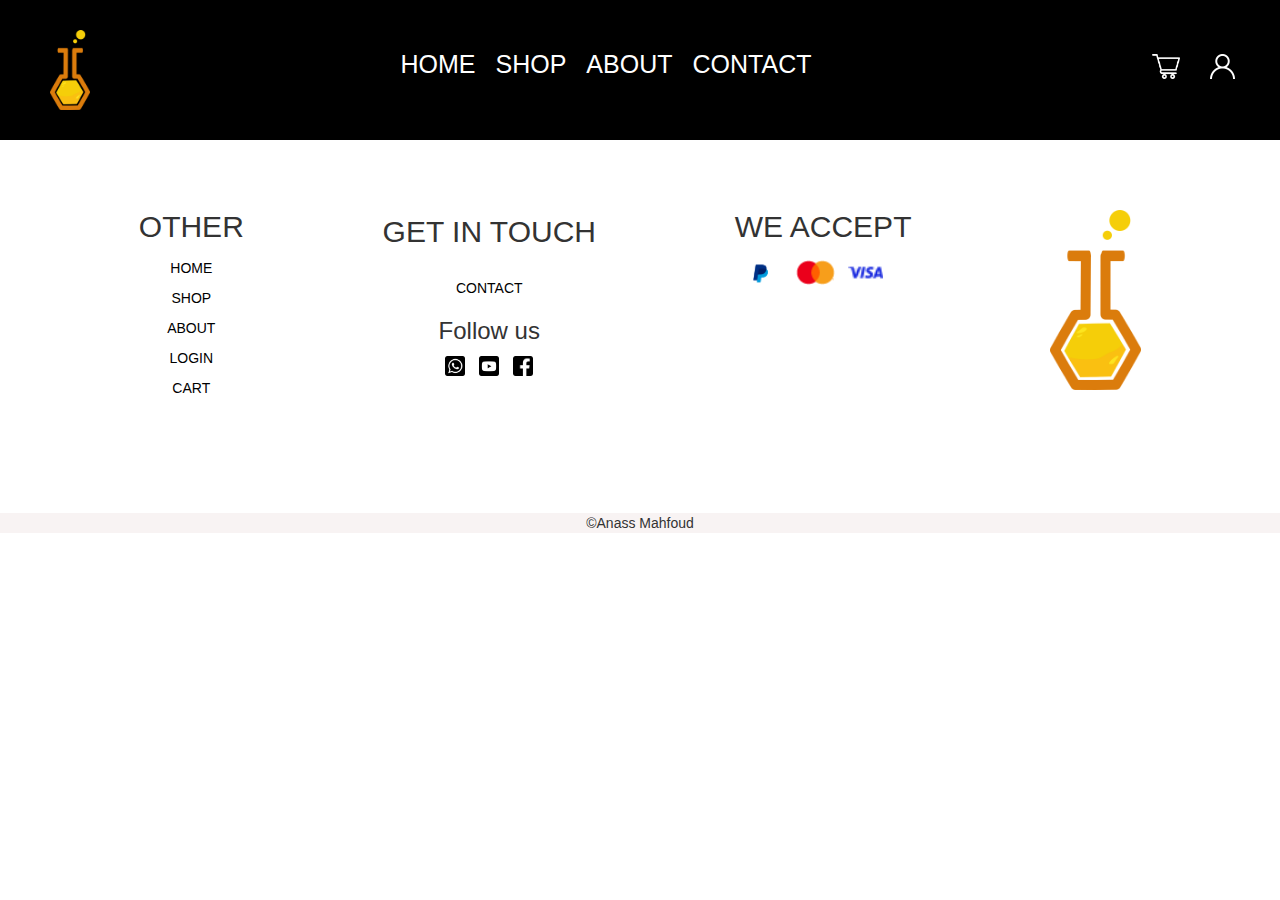
==== About.html @ 629a5934 "second commit" ====
<!DOCTYPE html>
<html lang="en">
<head>
    <meta charset="UTF-8">
    <meta name="viewport" content="width=device-width, initial-scale=1.0">
    <title>Home</title>
    <link rel="stylesheet" href="style/style.css">
    <link rel="shortcut icon" href="img//rect868.png" type="image/x-icon">
    <link rel="stylesheet" href="https://maxcdn.bootstrapcdn.com/bootstrap/3.3.7/css/bootstrap.min.css">
</head>
<body>
     <nav class="navbar-container">
        <h1 id="logo"><a href="index.html"><img src="img/g881.png" alt="" height="80px"></a></h1>
        <ul class="navbar-menu">
            <li class="navbar-item">
                <a href="index.html" class="navbar-links">HOME</a>
            </li>
            <li class="navbar-item">
                <a href="shop.html" class="navbar-links">SHOP</a>
            </li>
            <li class="navbar-item">
                <a href="About.html" class="navbar-links">ABOUT</a>
            </li>
            <li class="navbar-item">
                <a href="contact.html" class="navbar-links">CONTACT</a>
            </li>
        </ul>
        <ul class="navbar-icons">
            <li class="navbar-item" id="it1">
                <a href="cart.html" class="navbar-links"><img src="img/c2png.png" alt="" height="25px">
                <img src="img/c1png.png" alt="" height="25px"></a>
            </li>
            <li class="navbar-item" id="it2">
                <a href="login.html" class="navbar-links"><img src="img/p1.png" alt="" height="25px">
                    <img src="img/p2.png" alt="" height="25px"></a>
            </li>
        </ul>
     </nav>

     <footer class="fo">
        <div class="footer-col1">
            <h2>OTHER</h2>
            <ul>
                <li><a href="index.html">HOME</a></li>
                <li><a href="shop.html">SHOP</a></li>
                <li><a href="About.html">ABOUT</a></li>
                <li><a href="login.html">LOGIN</a></li>
                <li><a href="cart.html">CART</a></li>
            </ul>
        </div>
        <div class="footer-col2">
            <h2>GET IN TOUCH</h2><br>
            <a href="contact.html">CONTACT</a>
            <h3>Follow us</h3>
            <img src="img/whats.png" alt="" height="20px">
            <img src="img/yout.png" alt="" height="20px">
            <img src="img/face.png" alt="" height="20px">
            
            
        </div>
        <div class="footer-col3">
            <h2>WE ACCEPT</h2>
            <img src="img/pngwing.com.png " alt="" height="35px">
            <img src="img/mc_symbol_opt_45_1x.png" alt="" height="35px">
            <img src="img/visa.png" alt="" height="35px">
        </div>
        <h1><a href="index.html"><img src="img/g881.png" alt="" height="180px"></a></h1>
        
     </footer>
     <p id="copy">&copy;Anass Mahfoud</p>

    
</body>
</html>
---- style/style.css ----
*{
    font-family: 'Gill Sans', 'Gill Sans MT', Calibri, 'Trebuchet MS', sans-serif;
    margin: 0;
    padding: 0;
   
    
}

.navbar-container{
    position: sticky;
    top: 0px;
    color: white;
    background-color: black;
    display: flex;
    justify-content: space-between;
    align-items: center;
    padding: 10px 0;
}

#logo{   
    display: flex;
    align-items: center;
    margin-left: 50px;
    margin-bottom: 20px; 
}

.navbar-icons{
    
        text-align: center;
        font-size: 25px;
        display: flex;
        padding-right: 25px;
        padding-left: 20px;
        align-items: center;
        justify-content: center;
}

.navbar-icons img:first-of-type{
       
    
    padding-right: 10px;
    
}

.navbar-icons #it1 img:last-of-type{
    display: none;
    
}
.navbar-icons #it1:hover img:first-of-type{
    display: none;
}
.navbar-icons #it1:hover img:last-of-type{
    display: flex;

}

.navbar-icons #it1:hover {
    display: flex;
    padding: 7px 10px 0 0;

}


.navbar-icons #it2 img:last-of-type{
    display: none;
    
}
.navbar-icons #it2:hover img:first-of-type{
    display: none;
}
.navbar-icons #it2:hover img:last-of-type{
    display: flex;
    
}
.navbar-icons #it2:hover {
    display: flex;
    margin: 7px 10px 0 0px;
    
}



.navbar-menu{
    
    
    font-size: 25px;
    display: flex;
    align-items: center;
    justify-content: center;
}

.navbar-item{
    list-style: none;

}

.navbar-links{
    color: white;
    text-decoration: none;
    margin: 0 1rem;
}

.navbar-links:hover{
    text-decoration: none;
    color: rgb(191, 190, 190);
}

.hero-container{
    font-size: 30px;
    color: black;
    background-image: linear-gradient(rgba(0, 0, 0, 0.6), rgba(0, 0, 0, 0.6)), url("../img/pexels-pixabay-53444.jpg");
    padding: 200px 0;
    background-repeat: no-repeat;
    background-size: cover;
    
}

.hero-text {
    padding-left: 40px;
    text-align: start;
    color: white;
}

.hero-text h1, .hero-text #bold {
    padding-bottom: 20px;
   
}


#button-contact{

    font-size: 20px;
    border: 2px white solid;
    height: 60px;
    width: 160px;
    color: black;
    background-color: white;
    border-radius: 10px;
}

#button-contact:hover{
    border: 2px rgb(225, 220, 220) solid;
    background-color: rgb(225, 220, 220);
}

#button-buy{
    font-size: 20px;
    border: 2px white solid;
    height: 60px;
    width: 120px;
    color: white;
    background-color: black;
    border-radius: 10px;
    margin-left: 10px;
}





#button-buy:hover{
    
    border: 2px white solid;
    background-color: rgb(40, 39, 39);
    
}

#glyph{padding-left: 10px;}


.why-container{
    display: flex;
    flex-direction: column;
    padding: 50px 0 50px 0;
    background-color: rgb(234, 226, 226);
    justify-content: space-around;
    align-items: center;
}

.why-heading{
    color: black;
    }

.why-text{
        padding-top: 30px;
        display: flex;
        justify-content: space-between;
    }

.why-text-col1{
    padding-right: 80px;
}

.why-text-col2{
    padding-left: 80px;
}

.product-container{
    padding: 100px 0;
    display: flex;
    justify-content: space-around;
    align-items: center;
}


div[class^="product-col"]{
    background-color:  rgb(229, 224, 224);
    border-radius: 5px;
}

div[class^="product-col"] img:first-of-type{
    background-color:  rgb(229, 224, 224);
    border-radius: 5px;
    display: block;
}


div[class^="product-col"]:hover img:first-of-type{
    display: none;
    
}

div[class^="product-col"]:hover img:last-of-type{
    display: block;
    
}

div[class^="product-col"] img:last-of-type{
    display: none;
    
}


div[class^="product-cols"] p{
    margin-left: 20px ;
    font-size: 25px;
}

.info1-container{
    display: flex;
    
    padding: 50px 0 50px 0;
    background-color: rgb(234, 226, 226);
    justify-content: space-around;
    align-items: center;
}

.info1-text-row1{
    padding-bottom: 40px;
    font-size: 20px;
}

.info1-text-row2{
    
    font-size: 20px;
}

.info2-container{
    font-size: 30px;
    color: white;
    background-image: linear-gradient(rgba(0, 0, 0, 0.6), rgba(0, 0, 0, 0.6)), url("../img/pexels-pixabay-53444.jpg");
    padding: 50px 0;
    background-repeat: no-repeat;
    background-size: cover;
    text-align: center;
}

.review-container{
    display: flex;
    
    padding: 50px 0 50px 0;
    background-color: rgb(234, 226, 226);
    justify-content: space-around;
    align-items: center;
}

div[class^="review-card"]{
    background-color: rgb(206, 199, 199);
    border-radius: 5px;
    color: black;
    padding: 0 20px;
}

div[class^="review-card"] span{
    display: inline-block;
    margin-left: 100px;
}
div[class^="review-card"] h3{
    display: inline-block;
    
}


.fo{
   display: flex;
   justify-content: space-evenly;
   padding:     50px 0 100px 0;
}

.footer-col1 ul li{
    text-align: center;
    list-style: none;
    padding: 5px 0;

}

.footer-col1 ul li a{
    text-decoration: none;
    color: black;

}

.footer-col2 {
    text-align: center;
    list-style: none;

    padding: 5px 0;

}

.footer-col2  a{
    text-decoration: none;
    color: black;

}

.footer-col2  a:hover{
    text-decoration: none;
    color: black;

}


#copy{
    text-align: center;
    background-color: rgb(248, 243, 243);
}

.footer-col2 img{
    margin: 0 5px;
}


.footer-col3 img{
    text-align: center;
    margin: 2px  2px;
}




@media (min-width: 200px) and (max-width:    1000px){
    .info2-container{
        font-size: 15px;
    }
    #copy{
        background-color:red;
    }
    .navbar-menu{
        
        display: none;
    }
    .navbar-container h1{
        font-size: 20px;
        padding: 10px ;
    }
    .navbar-container{
        padding: 0;
    }
    .hero-container{
        padding: 80px 0;
        min-width: 300px;
    }
    .hero-text{
        font-size: medium;
    }
    .review-container{
        min-width: 300px;
        flex-direction: column;
    }
    .product-container{
        min-width: 300px;
        flex-direction: column;
    }
    .why-text{
        flex-direction: column;
    }
    .info1-container{
        min-height: 800px;
        min-width: 300px;
        flex-direction: column;
        align-items: center;
        text-align: center;
    }
    .info1-container img{
        display: none;
    }
    
    .fo h1{
        display: none;
    }

    .info1-text-row2 , .info1-text-row1{
        padding: 60px 20px ;
        
    }
    .info2-container{
        padding: 60px 20px ;
    }
    .why-text-col2{
        font-size: 12px;
        padding: 0 3px 0 3px;
    }
    .why-text-col1{
        font-size: 12px;
        padding: 0 5px 0 5px;
    }
    .why-container{ 
        text-align: center;
    }

    .product-col1{
        margin-bottom: 30px;
    }

    .product-col2{
        margin-bottom: 30px;
    }

    .review-card1{
            font-size:10px ;
            margin-bottom: 30px;
    
    }

    .review-card2{
        font-size:10px ;
        margin-bottom: 30px;

}

#logo img{
    
   
    height: 65px;
}

#logo {
    
    margin-bottom: 30px;
    margin-right: 15px;
    height: 40px;
}


.review-card3{
    font-size:10px ;
}

    .navbar-container{
        min-width: 300px;
    }
    .fo{
        min-width: 300px;
    }
    #copy{
        min-width: 300px;
    }
    .info2-container{
        min-width: 300px;
    }
    .why-container{
        min-width: 300px;
    }
}
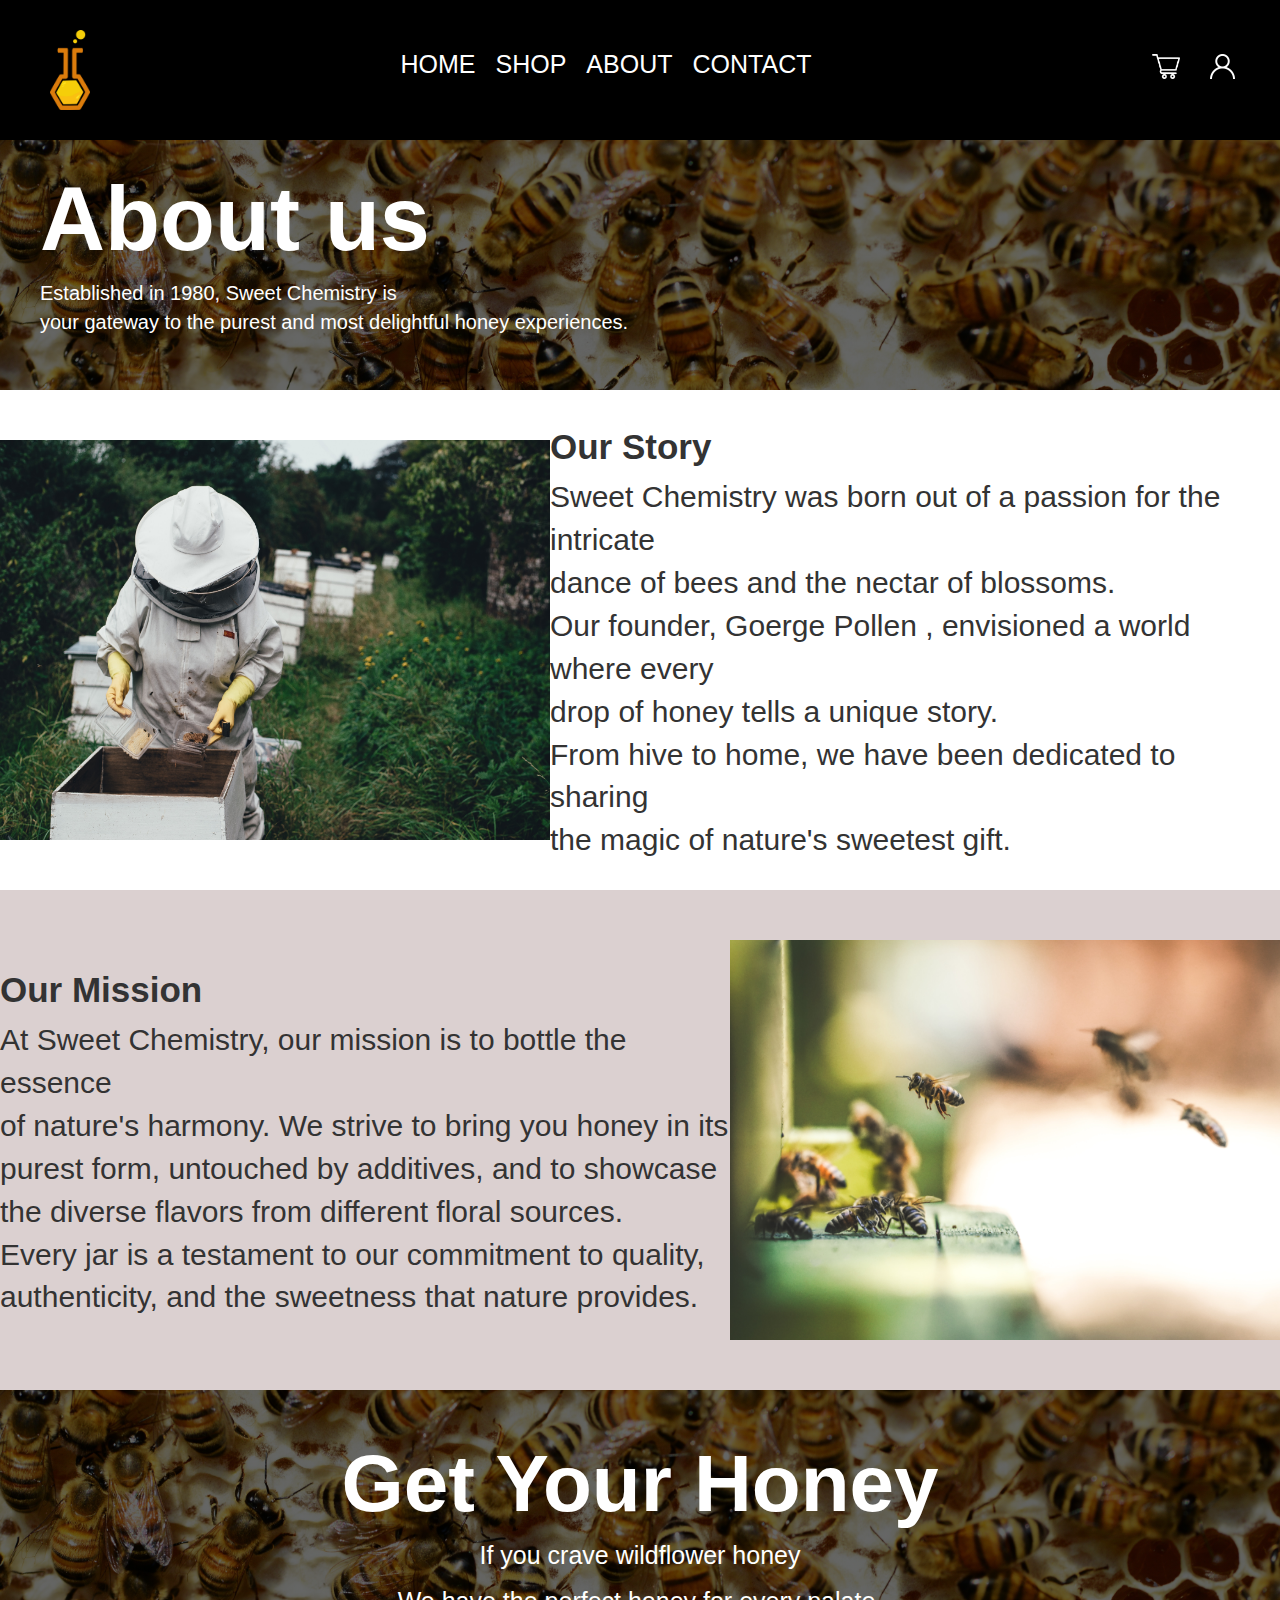
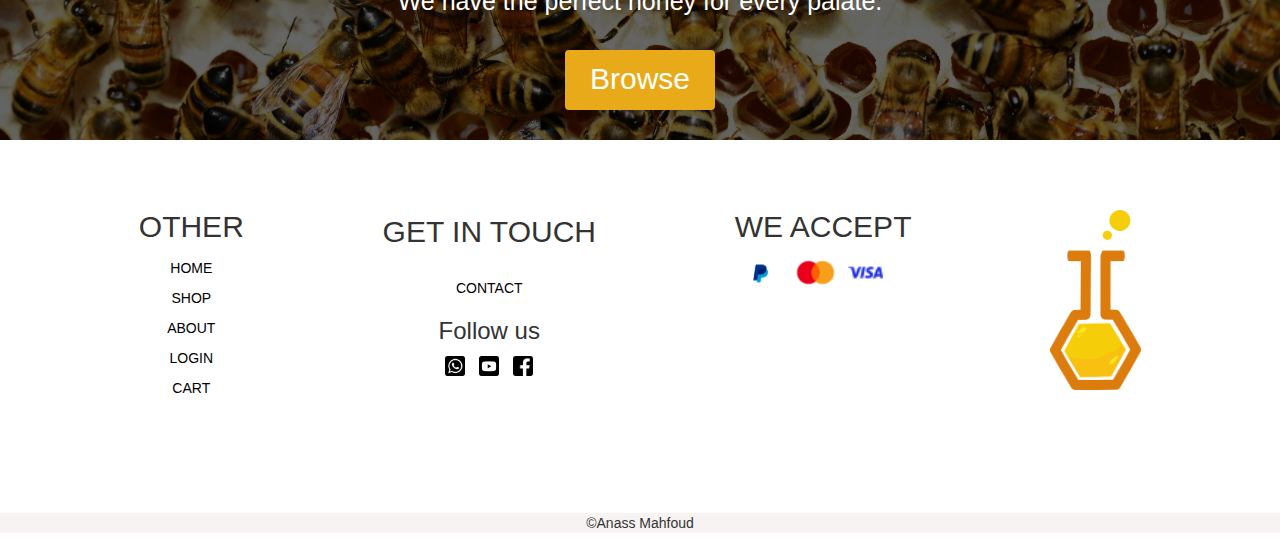
==== commit 3101f37d: "Third commit" ====
--- a/About.html
+++ b/About.html
@@ -3,7 +3,7 @@
 <head>
     <meta charset="UTF-8">
     <meta name="viewport" content="width=device-width, initial-scale=1.0">
-    <title>Home</title>
+    <title>About</title>
     <link rel="stylesheet" href="style/style.css">
     <link rel="shortcut icon" href="img//rect868.png" type="image/x-icon">
     <link rel="stylesheet" href="https://maxcdn.bootstrapcdn.com/bootstrap/3.3.7/css/bootstrap.min.css">
@@ -36,6 +36,47 @@
             </li>
         </ul>
      </nav>
+     <!-- main -->
+
+     <div class="hero-subcontainer">
+        <h1 class="hero-subtext">About us</h1>
+        <p>Established in 1980, Sweet Chemistry is  <br>your gateway to the purest and most delightful honey experiences.</p>
+    </div>
+    
+     <div class="our-story">
+        <img src="img/about1.jpg" alt="" width="550px" height="400px
+        ">
+        <div class="story-text">
+        <h1>Our Story</h1>
+        <p>Sweet Chemistry was born out of a passion for the intricate <br> dance  of bees and the nectar of blossoms. <br>Our founder, Goerge Pollen , envisioned a world where every <br> drop of honey tells a unique story. <br> From hive to home, we have been dedicated to sharing <br> the magic of nature's sweetest gift.
+        </p>
+        </div>
+        
+     </div>
+
+     <div class="mission">
+        
+        <div class="story-text">
+        <h1>Our Mission</h1>
+        <p>At Sweet Chemistry, our mission is to bottle the essence <br> of nature's harmony. We strive to bring you honey in its  <br> purest form, untouched by additives, and to showcase <br> the diverse flavors from different floral sources. <br> Every jar is a testament to our commitment to quality, <br>authenticity, and the sweetness that nature provides.
+
+
+        </p>
+        </div>
+        <img src="img/about2.jpg" alt="" width="550px" height="400px
+        ">
+     </div>
+
+     <div class="services-sub">
+        <h1>Get Your Honey </h1>
+        <p>If you crave  wildflower honey </p>
+        <p>We have the perfect honey for  every palate.</p>
+        <a href="shop.html"><button>Browse</button></a>
+
+     </div>
+
+
+
 
      <footer class="fo">
         <div class="footer-col1">
--- a/style/style.css
+++ b/style/style.css
@@ -7,6 +7,7 @@
 }
 
 .navbar-container{
+    z-index: 2;
     position: sticky;
     top: 0px;
     color: white;
@@ -109,7 +110,7 @@
     font-size: 30px;
     color: black;
     background-image: linear-gradient(rgba(0, 0, 0, 0.6), rgba(0, 0, 0, 0.6)), url("../img/pexels-pixabay-53444.jpg");
-    padding: 200px 0;
+    padding: 150px 0;
     background-repeat: no-repeat;
     background-size: cover;
     
@@ -128,7 +129,7 @@
 
 
 #button-contact{
-
+  
     font-size: 20px;
     border: 2px white solid;
     height: 60px;
@@ -144,12 +145,13 @@
 }
 
 #button-buy{
+    
     font-size: 20px;
-    border: 2px white solid;
+    border: 2px rgb(232, 170, 25) solid;
     height: 60px;
     width: 120px;
     color: white;
-    background-color: black;
+    background-color: rgb(232, 170, 25);
     border-radius: 10px;
     margin-left: 10px;
 }
@@ -159,9 +161,10 @@
 
 
 #button-buy:hover{
-    
-    border: 2px white solid;
-    background-color: rgb(40, 39, 39);
+    cursor: pointer;
+    
+    border: 2px rgb(188, 137, 20) solid;
+    background-color: rgb(188, 137, 20);
     
 }
 
@@ -344,6 +347,245 @@
 .footer-col3 img{
     text-align: center;
     margin: 2px  2px;
+
+}
+
+/* About */
+
+.hero-subcontainer{
+    height: 250px;
+    
+    color: white;
+    background-image: linear-gradient(rgba(0, 0, 0, 0.6), rgba(0, 0, 0, 0.6)), url("../img/pexels-pixabay-53444.jpg");
+    background-repeat: no-repeat;
+    background-size: cover;
+    padding-top: 30px;
+    
+}
+
+.hero-subtext{
+   position: relative;
+   bottom: 20px;
+   padding-left: 40px;
+    text-align: start;
+    color: white;
+    font-size: 90px;
+    font-family: 'Gill Sans', 'Gill Sans MT', Calibri, 'Trebuchet MS', sans-serif;
+    font-weight: bold;
+}
+
+
+
+.hero-subcontainer p {
+    position: relative;
+   bottom: 20px;
+    padding: 0 0 20px 40px;
+    
+    font-size: 20px;
+}
+
+
+.our-story{
+    display: flex;
+    justify-content: space-around;
+    height: 500px;
+    align-items: center;
+}
+
+.story-text{
+   font-size: 30px;
+}
+
+.story-text h1{
+    font-size: 35px;
+    font-weight: bold;
+ }
+
+ .mission{
+    height: 550px;
+    display: flex;
+    justify-content: space-around;
+    height: 500px;
+    align-items: center;
+    
+    background-color: rgb(219, 208, 208);
+ }
+
+ .services-sub{
+    font-size: 30px;
+    display: flex;
+    flex-direction: column;
+    align-items: center;
+    justify-content: center;
+    height: 350px;
+    color: white;
+    background-color: black;
+    background-image: linear-gradient(rgba(0, 0, 0, 0.6), rgba(0, 0, 0, 0.6)), url("../img/pexels-pixabay-53444.jpg");
+    background-repeat: no-repeat;
+    background-size: cover;
+ }
+
+ .services-sub h1{
+    font-weight: bold;
+    font-size: 80px;
+
+ }
+
+ .services-sub p{
+    text-align: center;
+    font-size: 25px;
+
+ }
+
+
+ .services-sub button  {
+    margin-top: 20px;
+     color: white;
+     background-color: rgb(232, 170, 25);
+     height: 60px;
+     width: 150px;
+     border:2px solid rgb(232, 170, 25) ;
+     border-radius: 4px;
+
+ }
+
+ .services-sub button :hover, .services-sub a  :hover{
+    background-color: rgb(188, 137, 20);
+    border:2px solid rgb(188, 137, 20) ;
+ }
+
+/* Login */
+
+
+.log-bg{
+    display: flex;
+    justify-content: center;
+    align-items: center;
+    
+    height: 670px;
+    background-color: black;
+    background-image:linear-gradient(rgba(188, 138, 1, 0.418), rgba(249, 122, 11, 0.477)), url("../img/pexels-pixabay-53444.jpg");
+    background-repeat: no-repeat;
+    background-size: cover;
+}
+
+.log-container{
+    border: 4px solid beige;
+    border-radius: 6px;
+    display: flex;
+    flex-direction: column;
+    justify-content: center ;
+    align-items: center;
+    background-color: beige;
+    
+    width: 400px;
+    height: 580px;
+}
+
+.log-container hr{
+    width: 230px;
+    border: 1px solid rgb(171, 171, 171);
+}
+
+.log-container h1{
+    font-weight: bold;
+    margin-right: 150px ;
+    margin-bottom: 30px;
+}
+
+.log-container div input{
+    border: 2px solid gray;
+    border-radius: 4px;
+     width: 230px;
+     height: 30px;
+}
+
+#remember{
+    
+    margin-right: 5px;
+    position: relative;
+    bottom: 2px;
+    border: 2px solid gray;
+    border-radius: 4px;
+     width: 30px;
+     height: 17px;
+}
+
+#remember:checked{
+    accent-color:rgb(232, 170, 25) ;
+    
+}
+
+#label-remember{
+    font-size: 12px;
+    margin-right: 100px;
+    position: relative;
+    bottom: 7px;
+}
+
+.log-container button{
+    margin: 0;
+    position: relative;
+    bottom: 10px;
+    color: white;
+    border: 2px solid rgb(232, 170, 25);
+    border-radius: 4px;
+     width: 230px;
+     height: 40px;
+     background-color: rgb(232, 170, 25);
+}
+.log-container button:hover {
+    border: 2px solid rgb(188, 137, 20);
+    border-radius: 4px;
+    background-color: rgb(188, 137, 20);
+}
+#forgot{
+    margin: 0;
+    font-size: 13px;
+    position: relative;
+    left: 67px;
+    bottom: 10px;
+    color: gray;
+}
+
+.log-container hr {
+    position: relative;
+    bottom: 30px;
+}
+
+#need-ac{
+    margin: 0;
+    position: relative;
+    font-size: 14px;
+    bottom: 60px;
+   
+}
+
+#need-ac a{
+    color: rgb(232, 170, 25);
+    text-decoration: underline;
+}
+
+.badge {
+    color: gray;
+    margin: 0;
+    position:relative;
+    bottom: 60px;
+    z-index: 1;
+}
+
+#img-log{
+    
+    position: relative;
+    bottom: 60px;
+}
+#img-log img:nth-child(2) {
+    
+    margin-left: 10px;
+}
+#img-log img:last-child{
+    
+    margin-left: 10px;
 }
 
 
@@ -360,9 +602,12 @@
         
         display: none;
     }
+    #logo{
+        margin-top:20px;
+    }
     .navbar-container h1{
         font-size: 20px;
-        padding: 10px ;
+        padding: 5px ;
     }
     .navbar-container{
         padding: 0;
@@ -424,7 +669,7 @@
     }
 
     .product-col2{
-        margin-bottom: 30px;
+        margin-bottom: 25px;
     }
 
     .review-card1{
@@ -472,4 +717,204 @@
     .why-container{
         min-width: 300px;
     }
-}+
+    /* About */
+    .our-story{
+        display: flex;
+        margin-top: 10px;
+    flex-direction: column;
+    justify-content: space-evenly;
+    height: 450px;
+    
+    
+    text-align: center;
+}
+
+.story-text{ margin-top: 0px;
+    font-size: 12px;
+}
+
+.our-story img{
+    height: 200px;
+    width: 350px;
+    margin-top: 10px ;
+}
+    .mission{
+        display: flex;
+        flex-direction: column;
+        height: 450px;
+        font-size: 12px ;
+        text-align: center;
+        justify-content: space-around;
+    }
+
+    .mission img{
+        width: 350px;
+        height: 200px;
+        margin-bottom: 20px;
+    }
+   
+    .services-sub{
+        height: 300px;
+        margin-left: 0px;
+        font-size: 10px ;
+    }
+    .services-sub P{
+        font-size: 15px;
+    }
+    .services-sub h1{
+        font-weight: bold;
+        font-size: 45px;
+    }
+    .services-sub button{
+        height: 50px;
+        width: 100px;
+        font-size: 15px;
+    }
+    .hero-subcontainer h1{
+        font-size: 50px;
+    }
+    .hero-subcontainer p{
+        font-size: 10px;
+    }
+    .hero-subcontainer{
+        height: 150px;
+    }
+
+    /* Login */
+
+
+.log-bg{
+    display: flex;
+    justify-content: center;
+    align-items: center;
+    padding-top: 30px;
+    padding-bottom: 30px;
+    height: 750px;
+    background-color: BLACK;
+    background-image:linear-gradient(rgba(188, 138, 1, 0.418), rgba(249, 122, 11, 0.477)), url("../img/pexels-pixabay-53444.jpg");
+    background-repeat: no-repeat;
+    background-size: cover;
+}
+
+.log-container{
+    border: 4px solid beige;
+    border-radius: 6px;
+    display: flex;
+    flex-direction: column;
+    justify-content: center ;
+    align-items: center;
+    background-color: beige;
+    width: 350px;
+    height: 650px;
+}
+
+.log-container hr{
+    width: 230px;
+    border: 1px solid rgb(171, 171, 171);
+}
+
+.log-container h1{
+    font-weight: bold;
+    margin-right: 150px ;
+    margin-bottom: 30px;
+}
+
+.log-container div input{
+    border: 2px solid gray;
+    border-radius: 4px;
+     width: 230px;
+     height: 35px;
+}
+
+#remember{
+    
+    margin-right: 5px;
+    position: relative;
+    bottom: 2px;
+    border: 2px solid gray;
+    border-radius: 4px;
+     width: 30px;
+     height: 17px;
+}
+
+#remember:checked{
+    accent-color:rgb(232, 170, 25) ;
+    
+}
+
+#label-remember{
+    font-size: 14.5px;
+    margin-right: 100px;
+    position: relative;
+    bottom: 7px;
+}
+
+.log-container button{
+    margin: 0;
+    position: relative;
+    bottom: 10px;
+    color: white;
+    border: 2px solid rgb(232, 170, 25);
+    border-radius: 4px;
+     width: 230px;
+     height: 39px;
+     background-color: rgb(232, 170, 25);
+}
+.log-container button:hover {
+    border: 2px solid rgb(188, 137, 20);
+    border-radius: 4px;
+    background-color: rgb(188, 137, 20);
+}
+#forgot{
+    margin: 0;
+    font-size: 13px;
+    position: relative;
+    left: 67px;
+    bottom: 10px;
+    color: gray;
+}
+
+.log-container hr {
+    position: relative;
+    bottom: 30px;
+}
+
+#need-ac{
+    margin: 0;
+    position: relative;
+    font-size: 14px;
+    bottom: 60px;
+   
+}
+
+#need-ac a{
+    color: rgb(232, 170, 25);
+    text-decoration: underline;
+}
+
+.badge {
+    color: gray;
+    margin: 0;
+    position:relative;
+    bottom: 60px;
+    z-index: 1;
+}
+
+#img-log{
+    
+    position: relative;
+    bottom: 60px;
+}
+#img-log img:nth-child(2) {
+    
+    margin-left: 10px;
+}
+#img-log img:last-child{
+    
+    margin-left: 10px;
+}
+}
+
+
+
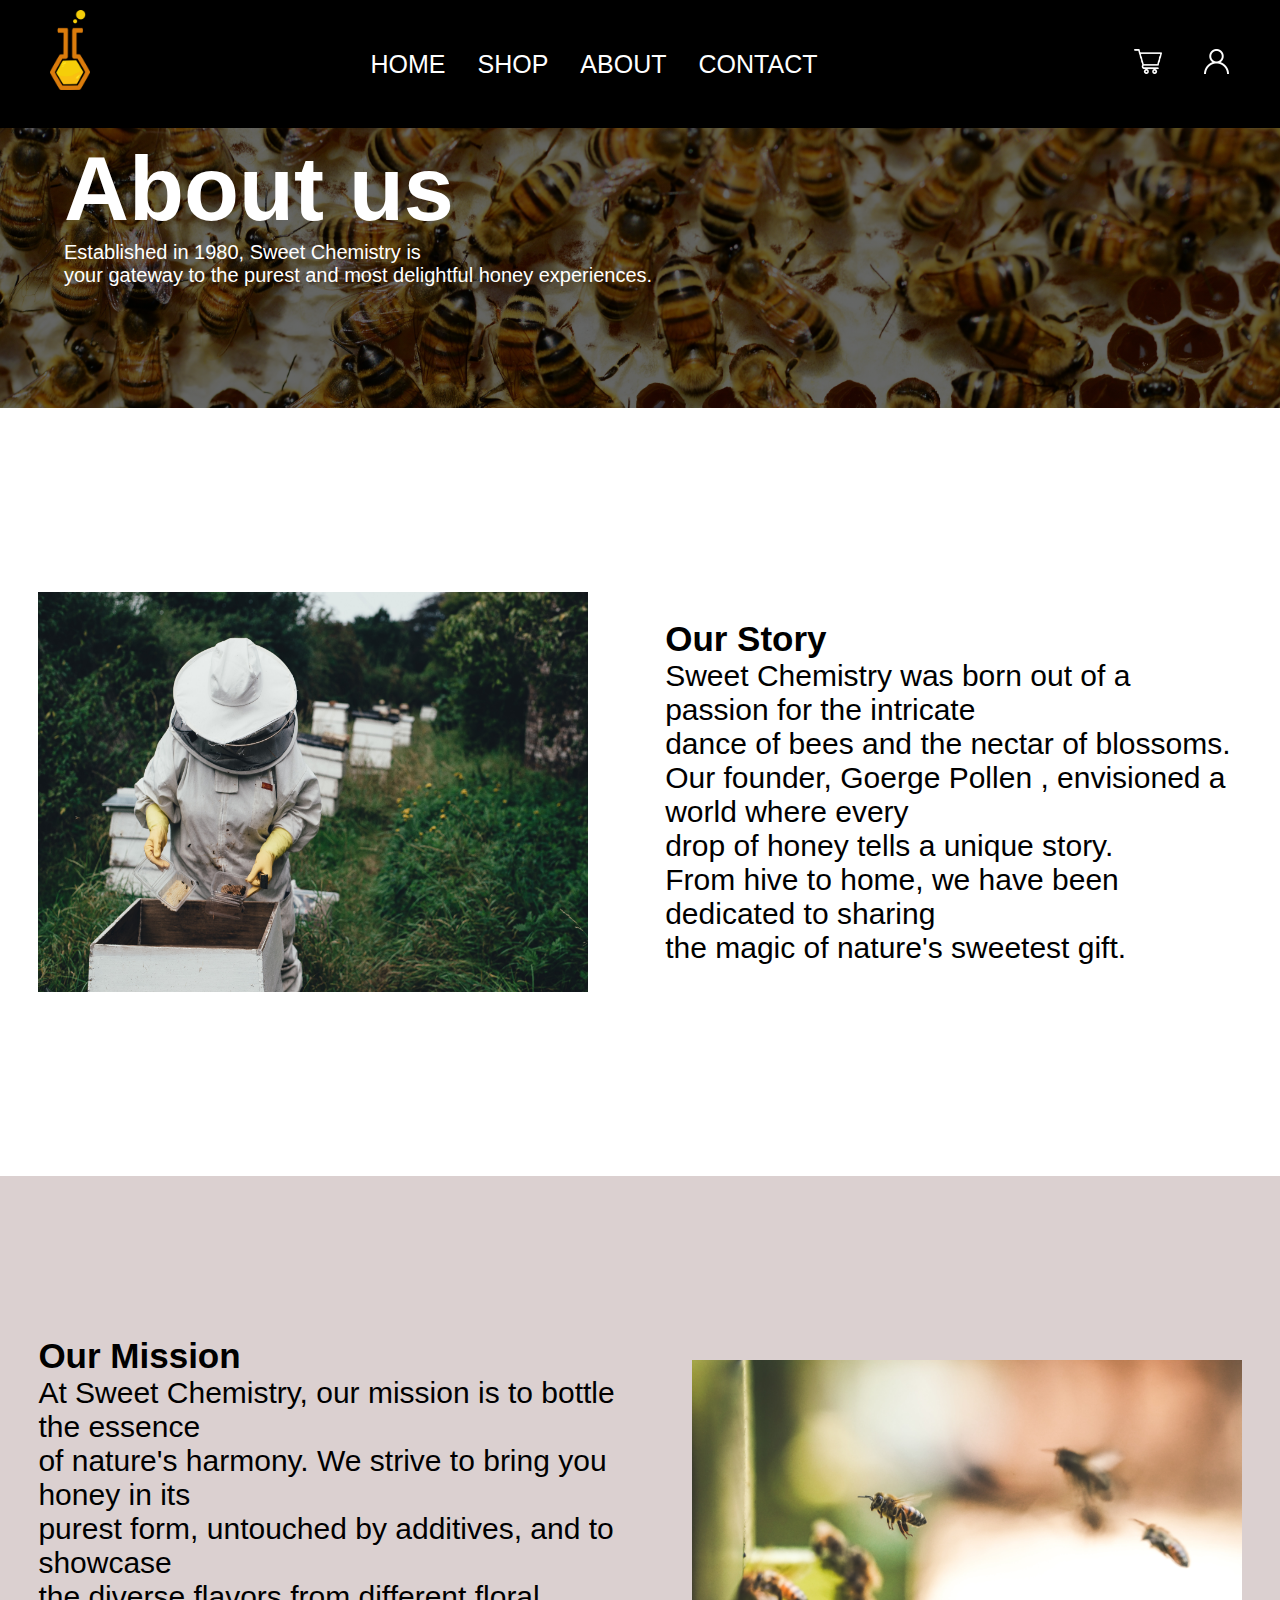
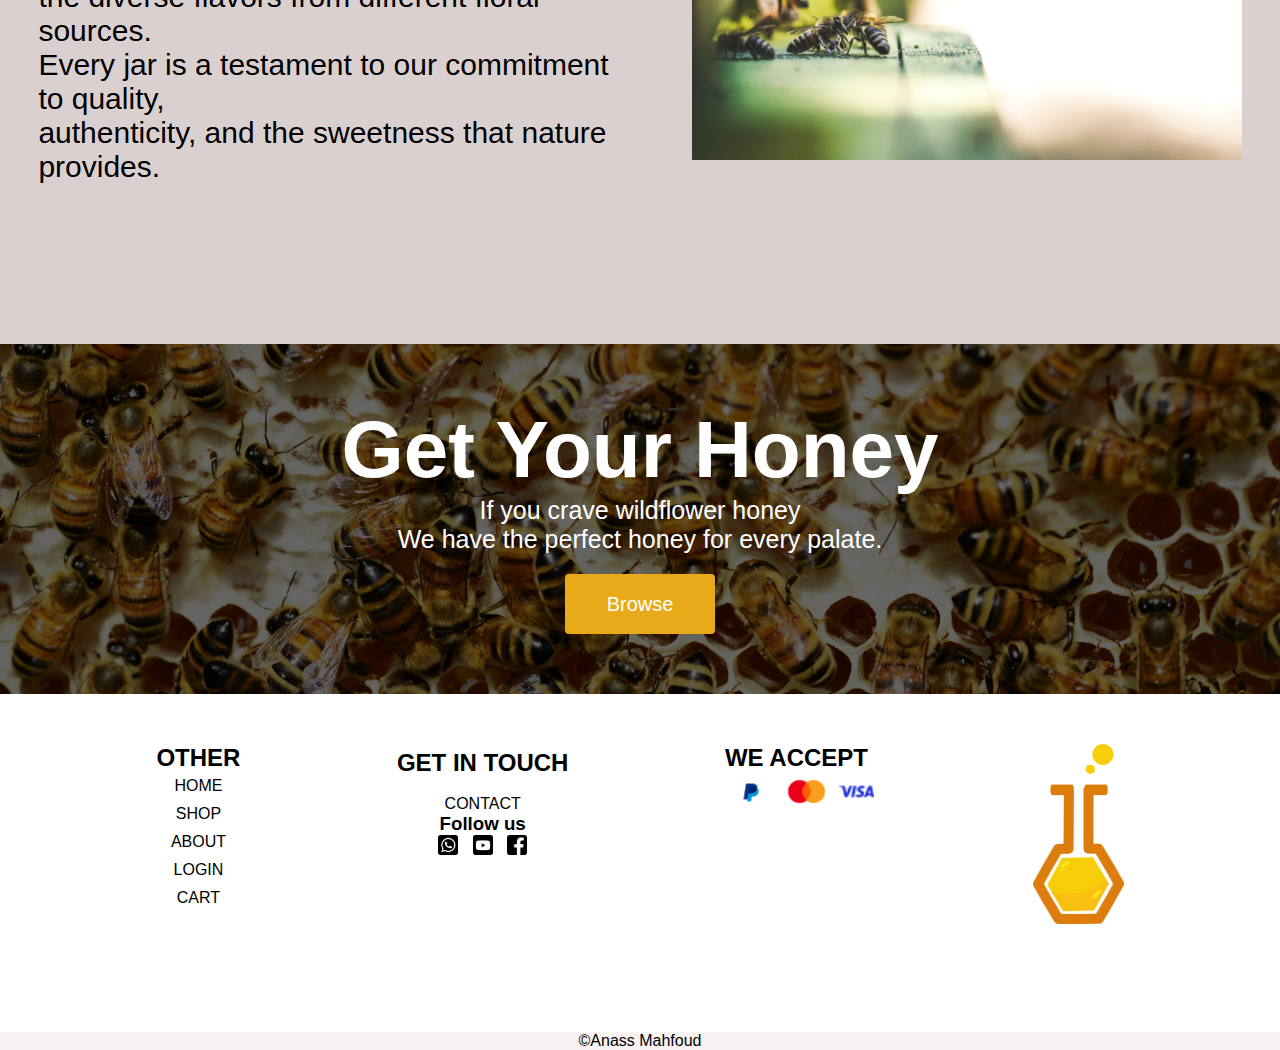
==== commit 7ccaa788: "Fifth Commit Shop page debugging" ====
--- a/About.html
+++ b/About.html
@@ -6,7 +6,6 @@
     <title>About</title>
     <link rel="stylesheet" href="style/style.css">
     <link rel="shortcut icon" href="img//rect868.png" type="image/x-icon">
-    <link rel="stylesheet" href="https://maxcdn.bootstrapcdn.com/bootstrap/3.3.7/css/bootstrap.min.css">
 </head>
 <body>
      <nav class="navbar-container">
@@ -78,7 +77,7 @@
 
 
 
-     <footer class="fo">
+     <footer class="fo" id="fo2">
         <div class="footer-col1">
             <h2>OTHER</h2>
             <ul>
@@ -99,7 +98,7 @@
             
             
         </div>
-        <div class="footer-col3">
+        <div class="footer-col3" id="footer-col3">
             <h2>WE ACCEPT</h2>
             <img src="img/pngwing.com.png " alt="" height="35px">
             <img src="img/mc_symbol_opt_45_1x.png" alt="" height="35px">
@@ -108,7 +107,7 @@
         <h1><a href="index.html"><img src="img/g881.png" alt="" height="180px"></a></h1>
         
      </footer>
-     <p id="copy">&copy;Anass Mahfoud</p>
+     <p id="copy" class="copy">&copy;Anass Mahfoud</p>
 
     
 </body>
--- a/style/style.css
+++ b/style/style.css
@@ -2,9 +2,15 @@
     font-family: 'Gill Sans', 'Gill Sans MT', Calibri, 'Trebuchet MS', sans-serif;
     margin: 0;
     padding: 0;
-   
-    
-}
+    
+    
+}
+
+body{
+    overflow-x: hidden;
+}
+
+/* nav */
 
 .navbar-container{
     z-index: 2;
@@ -79,6 +85,11 @@
     
 }
 
+.navbar-icons #it3 img{
+    display: none;
+    
+}
+
 
 
 .navbar-menu{
@@ -105,6 +116,8 @@
     text-decoration: none;
     color: rgb(191, 190, 190);
 }
+
+/* hero */
 
 .hero-container{
     font-size: 30px;
@@ -140,6 +153,7 @@
 }
 
 #button-contact:hover{
+    cursor: pointer;
     border: 2px rgb(225, 220, 220) solid;
     background-color: rgb(225, 220, 220);
 }
@@ -170,91 +184,169 @@
 
 #glyph{padding-left: 10px;}
 
+/* why */
 
 .why-container{
     display: flex;
     flex-direction: column;
+    padding: 100px 0 120px 0;
+    background-color: rgb(234, 226, 226);
+    justify-content: space-around;
+    align-items: center;
+}
+
+.why-heading{
+    padding-bottom: 40px;
+    color: black;
+    }
+
+.why-text{
+    margin-left: 10vw;
+        padding-top: 30px;
+        display: flex;
+        justify-content: space-between;
+        margin-right: 10vw;
+    }
+
+.why-text-col1{
+    padding-right: 80px;
+    
+}
+
+.why-text-col2{
+    
+    padding-left: 80px;
+}
+
+.why-text-col1-row1{
+    padding-bottom: 50px;
+    
+}
+
+.why-text-col2-row1{
+    padding-bottom: 50px;
+    
+}
+
+/* product */
+
+.product-container{
+    padding: 100px 0 0 0;
+    display: flex;
+    justify-content: space-around;
+    align-items: center;
+
+}
+
+
+
+
+
+div [class^="product-img"]{
+    overflow: hidden;
+    width: 85vw;
+    height: 25vw;
+}
+
+
+div[class^="product-col"]{
+    height: 30vw;
+    background-color:  rgb(149, 145, 145);
+    border-radius: 5px;
+    overflow: hidden;
+    width: 20vw;
+    cursor: pointer;
+}
+
+div[class^="product-col"] img{
+    background-color:  rgb(229, 224, 224);
+    border-radius: 5px;
+    display: block;
+    transition-property: transform;
+    transition-duration: 1.5s;
+    
+    height: 25vw;
+}
+
+
+div[class^="product-col"]:hover img{
+    
+    transform: scale(1.3);
+}
+
+
+
+div[class^="product-cols"] p{
+    margin-left: 20px;
+    margin-top: 15px;
+    font-size: 1.5vw;
+}
+
+
+div[class^="product-cols"]{
+    display: flex;
+    justify-content: start;
+    
+}
+
+div[class^="product-cols"] p:first-of-type{
+    font-weight: 400;
+}
+
+div[class^="product-cols"] p:last-of-type{
+    margin-left: 8vw;
+    margin-top: 15px;
+    font-size: 1.5vw;
+}
+
+/* button */
+
+.more-home-button{
+    
+    display: flex;
+    justify-content: center;
+    align-items: center;
+    height:10vw;
+}
+
+.more-home-button button{
+     background-color: rgb(232, 170, 25) ;
+     color: white;
+     border: 2px solid rgb(232, 170, 25) ;
+     width: 10vw;
+     height: 4vw;
+     font-size: 2vw;
+     border-radius: 5px;
+}
+
+.more-home-button button:hover{
+    background-color: rgb(188, 137, 20) ;
+    border: 2px solid rgb(188, 137, 20) ;
+}
+
+
+.info1-container{
+    display: flex;
+    
     padding: 50px 0 50px 0;
     background-color: rgb(234, 226, 226);
     justify-content: space-around;
     align-items: center;
 }
 
-.why-heading{
-    color: black;
-    }
-
-.why-text{
-        padding-top: 30px;
-        display: flex;
-        justify-content: space-between;
-    }
-
-.why-text-col1{
-    padding-right: 80px;
-}
-
-.why-text-col2{
-    padding-left: 80px;
-}
-
-.product-container{
-    padding: 100px 0;
-    display: flex;
-    justify-content: space-around;
-    align-items: center;
-}
-
-
-div[class^="product-col"]{
-    background-color:  rgb(229, 224, 224);
-    border-radius: 5px;
-}
-
-div[class^="product-col"] img:first-of-type{
-    background-color:  rgb(229, 224, 224);
-    border-radius: 5px;
-    display: block;
-}
-
-
-div[class^="product-col"]:hover img:first-of-type{
-    display: none;
-    
-}
-
-div[class^="product-col"]:hover img:last-of-type{
-    display: block;
-    
-}
-
-div[class^="product-col"] img:last-of-type{
-    display: none;
-    
-}
-
-
-div[class^="product-cols"] p{
-    margin-left: 20px ;
-    font-size: 25px;
-}
-
-.info1-container{
-    display: flex;
-    
-    padding: 50px 0 50px 0;
-    background-color: rgb(234, 226, 226);
-    justify-content: space-around;
-    align-items: center;
+.info1-container img{
+    margin-left: 2.5vw;
+    margin-right: 2.5vw;
 }
 
 .info1-text-row1{
+    margin-left:  2.5vw;
     padding-bottom: 40px;
     font-size: 20px;
 }
 
 .info1-text-row2{
-    
+    margin-left:  2.5vw;
     font-size: 20px;
 }
 
@@ -268,12 +360,14 @@
     text-align: center;
 }
 
+/* Review */
+
 .review-container{
     display: flex;
     
-    padding: 50px 0 50px 0;
+    padding: 3vw 0 3vw 0;
     background-color: rgb(234, 226, 226);
-    justify-content: space-around;
+    justify-content: space-evenly;
     align-items: center;
 }
 
@@ -281,18 +375,31 @@
     background-color: rgb(206, 199, 199);
     border-radius: 5px;
     color: black;
-    padding: 0 20px;
-}
-
-div[class^="review-card"] span{
+    padding: 0 0.8vw 0 0.8vw;
+}
+
+
+div[class^="review-card"] h3{
+    font-size: 2vw;
+    position: relative;
+    top: 2vw;
     display: inline-block;
-    margin-left: 100px;
-}
-div[class^="review-card"] h3{
-    display: inline-block;
-    
-}
-
+    
+}
+
+div[class^="review-card"] p{
+    font-size: 1vw;
+    position: relative;
+    bottom: 1.5vw;
+    padding-bottom: 0.5vw;
+}
+
+div[class^="review-card"] img{
+    height: 5vw;
+    position: relative;
+    right: 1vw;
+    top: 0.5vw;
+}
 
 .fo{
    display: flex;
@@ -366,7 +473,7 @@
 .hero-subtext{
    position: relative;
    bottom: 20px;
-   padding-left: 40px;
+   padding-left: 5vw;
     text-align: start;
     color: white;
     font-size: 90px;
@@ -379,7 +486,7 @@
 .hero-subcontainer p {
     position: relative;
    bottom: 20px;
-    padding: 0 0 20px 40px;
+    padding: 0 0 20px 5vw;
     
     font-size: 20px;
 }
@@ -439,6 +546,7 @@
 
 
  .services-sub button  {
+    font-size: 20px;
     margin-top: 20px;
      color: white;
      background-color: rgb(232, 170, 25);
@@ -505,7 +613,7 @@
     margin-right: 5px;
     position: relative;
     bottom: 2px;
-    border: 2px solid gray;
+    border: 4px solid gray;
     border-radius: 4px;
      width: 30px;
      height: 17px;
@@ -518,7 +626,7 @@
 
 #label-remember{
     font-size: 12px;
-    margin-right: 100px;
+    margin-right: 125px;
     position: relative;
     bottom: 7px;
 }
@@ -540,11 +648,12 @@
     background-color: rgb(188, 137, 20);
 }
 #forgot{
-    margin: 0;
+    
+    margin: 0 0 10px 0;
     font-size: 13px;
     position: relative;
     left: 67px;
-    bottom: 10px;
+    bottom: 23px;
     color: gray;
 }
 
@@ -567,20 +676,28 @@
 }
 
 .badge {
-    color: gray;
+    text-align: center;
+    width: 30px;
+    border: 1px solid gray !important;
+    border-radius: 8px;
+    font-size: 15px;
+    background-color: gray;
+    color: white !important;
     margin: 0;
     position:relative;
-    bottom: 60px;
-    z-index: 1;
+    bottom: 40px ;
+    
+    z-index: 2;
 }
 
 #img-log{
     
     position: relative;
-    bottom: 60px;
+    bottom: 50px !important;
 }
 #img-log img:nth-child(2) {
-    
+   position: relative;
+   top: 4px;
     margin-left: 10px;
 }
 #img-log img:last-child{
@@ -588,15 +705,372 @@
     margin-left: 10px;
 }
 
-
-
-
-@media (min-width: 200px) and (max-width:    1000px){
+/* contact */
+
+.contact-hero-container{
+    height: 250px;
+    color: white;
+    padding-top: 30px;
+    background-image: linear-gradient(rgba(0, 0, 0, 0.6), rgba(0, 0, 0, 0.6)), url("../img/pexels-pixabay-53444.jpg");
+    background-repeat: no-repeat;
+    background-size: cover;
+}
+
+.contact-hero-text{
+position: relative;
+   top: 10px;
+   padding-left: 40px;
+    text-align: start;
+    color: white; 
+    font-family: 'Gill Sans', 'Gill Sans MT', Calibri, 'Trebuchet MS', sans-serif;
+    font-weight: bold;}
+
+.contact-hero-text h1{
+    font-size: 80px;
+    font-weight: bold;
+}
+
+.contact-hero-text p{
+    font-weight: normal;
+    font-size: 20px;
+}
+
+.contact-main{
+    
+    padding-top: 20px;
+    height: 350px;
+    background-color: rgb(194, 189, 189);
+}
+
+.contact-main div{
+    color: black;
+    font-size:25px ;
+    position: relative;
+    top: 10%;
+    text-align: center
+    
+}
+
+.contact-main div h1{
+    position: relative;
+    
+    font-weight: bold;
+    font-size: 50px;
+}
+
+.contact-form-container{
+   
+    
+    display: flex;
+    flex-direction: column;
+}
+
+.contact-form-row1{
+    justify-content: space-evenly;
+    display: flex;
+    
+}
+
+
+.contact-form-adress h3{
+    font-weight: bold
+}
+
+.contact-box{
+    height: 600px;
+    padding: 30px 10px 30px 10px;
+    border: 2px solid gray;
+    border-radius: 2px;
+    width: 80%;
+    margin-top: 5%;
+    margin-left: 2vw;
+    margin-right: 2vw;
+    margin-bottom: 5%;
+}
+
+.contact-form-adress{
+    position: relative;
+    bottom: 20px;
+}
+
+.contact-form-adress p{
+    margin-bottom: 20px;
+}
+
+.contact-box input{
+    margin-bottom: 10px;
+}
+
+.contact-box select{
+    margin-bottom: 10px;
+}
+
+.contact-box button{
+    font-size: 15px;
+    transition-property: background-color border-color;
+    transition-duration: 1s;
+    color: white;
+    background-color: rgb(232, 170, 25);
+    width: 150px;
+    height: 40px;
+    border: 2px solid rgb(232, 170, 25);
+    border-radius: 6px;
+}
+.contact-box button:hover{
+    background-color: rgb(188, 137, 20);
+    border-color: rgb(188, 137, 20); 
+}
+
+.contact-logos{
+    height: 150px;
+    display: flex;
+    justify-content: center;
+    align-items: center;
+    background-color: rgb(164, 159, 159);
+}
+
+/* Shop */
+
+.shop-hero-container{
+    text-decoration: underline;
+    display: flex;
+    justify-content: center;
+    align-items: center;
+    color: white;
+    font-size: 8vw;
+    width: 100%;
+    max-height: 100px;
+    min-height:  50px;
+    padding: 1em 0px;
+   
+    background-image: linear-gradient(rgba(0, 0, 0, 0.6), rgba(0, 0, 0, 0.6)), url("../img/pexels-pixabay-53444.jpg");
+    background-repeat: no-repeat;
+    background-size: cover;
+}
+.shop-nav-container{
+    display: flex;
+    justify-content: center;
+    align-items: center;
+    background-color: white;
+    font-size: 4vw;
+    height: 3em;
+    
+
+}
+.shop-nav-container nav ul{
+    display: flex;
+    justify-content: center;
+    align-items: center;
+    
+    
+}
+
+.shop-nav-container a{
+    text-decoration: none;
+    color: rgb(177, 166, 166);
+}
+.shop-nav-container a:hover{
+    text-decoration: none;
+    color: rgb(126, 122, 122);
+}
+
+#all{
+    color: rgb(126, 122, 122);
+}
+
+#all ~ a{
+    margin-left: 2.3em;
+}
+
+.shop-all-product-container{
+    
+    background-color:rgb(255, 255, 255);
+    display:flex;
+    flex-direction: column;
+    justify-content: space-between;
+    padding: 5VW 2vw;
+    height: 100vw;
+}
+
+.shop-all-img {
+    height:25vw;
+    width: 20vw;
+    overflow: hidden;
+}
+
+
+
+.shop-all-img img{
+    height:25vw;
+    
+}
+
+
+.shop-all-info{
+    border-radius: 5px;
+    border: 1px solid transparent;
+    height: 5vw;
+    background-color: rgb(181, 175, 175);
+    display: flex;
+    align-items: center;
+}
+.shop-all-text{
+margin-left: 1vw;
+  
+}
+.shop-all-text p{
+   
+    font-size: 1.9vw;
+    display: inline;
+    }
+.shop-all-text p:last-of-type{
+    margin-left: 5vw;
+}
+/*transition */
+div[class^='shop-all-r'] img{
+    border-radius: 5px;
+    border: 1px solid transparent;
+    transition-property: transform ;
+    transition-duration: 1.3s;
+}
+
+/* Scale all products */
+
+
+     /* row1 */
+.shop-all-r1-p1:hover img{
+    transform: scale(1.3);
+    cursor: pointer;
+}
+
+.shop-all-r1-p2:hover img{
+    transform: scale(1.3);
+    cursor: pointer;
+}
+
+.shop-all-r1-p3:hover img{
+    transform: scale(1.3);
+    cursor: pointer;
+}
+      /* row2 */
+.shop-all-r2-p1:hover img{
+    transform: scale(1.3);
+    cursor: pointer;
+}
+
+.shop-all-r2-p2:hover img{
+    transform: scale(1.3);
+    cursor: pointer;
+}
+
+.shop-all-r2-p3:hover img{
+    transform: scale(1.3);
+    cursor: pointer;
+}
+     /* row3 */
+.shop-all-r3-p1:hover img{
+    transform: scale(1.3);
+    cursor: pointer;
+}
+
+.shop-all-r3-p2:hover img{
+    transform: scale(1.3);
+    cursor: pointer;
+}
+
+.shop-all-r3-p3:hover img{
+    transform: scale(1.3);
+    cursor: pointer;
+}
+
+/* row4 */
+
+
+div[class^='shop-all-row']{
+    display: flex;
+    justify-content: space-evenly;
+}
+
+
+/* Jars page */
+#shop-product-jars-container{
+    height: 60vw;
+}
+
+
+/* Candals */
+#shop-candals-product-container{
+    height: 30vw;
+}
+
+
+@media (min-width:450px) and (max-width:1000px){
+    .contact-box{
+        margin-left: 2vw !important;
+        margin-right: 2vw !important;
+    }
+    
+
+    .review-container{
+        display: flex;
+        
+        padding: 10vw 0 10vw 0;
+        background-color: rgb(234, 226, 226);
+        justify-content: space-evenly;
+        align-items: center;
+    }
+    
+    div[class^="review-card"]{
+        background-color: rgb(206, 199, 199);
+        border-radius: 5px;
+        color: black;
+        padding: 0 3vw 0 3vw;
+    }
+    
+    
+    div[class^="review-card"] h3{
+        font-size:5vw;
+        position: relative;
+        top: 2vw;
+        display: inline-block;
+        
+    }
+    
+    div[class^="review-card"] p{
+        font-size: 2.3vw;
+        position: relative;
+        bottom: 1.5vw;
+        padding-bottom: 1vw;
+    }
+    
+    div[class^="review-card"] img{
+        height: 10vw;
+        position: relative;
+        right: 1vw;
+        top: 0.5vw;
+    }
+}
+
+@media (min-width:380px) and (max-width:    1000px){
+    
+    
+    .contact-box{
+        margin-left: 2vw !important;
+        margin-right: 2vw !important;
+    }
+   
+    body{
+        padding: 0;
+        margin: 0;
+        overflow-x: hidden;
+    }
     .info2-container{
+
         font-size: 15px;
     }
-    #copy{
-        background-color:red;
+    .info2-text p ,h1{
+        padding-left: 2vw !important;
+        padding-right: 2vw !important;
     }
     .navbar-menu{
         
@@ -612,12 +1086,47 @@
     .navbar-container{
         padding: 0;
     }
+    
+.navbar-icons #it3 img:first-of-type{
+        display: block;
+        
+    }    
+.navbar-icons #it3 img:last-of-type{
+    display: none;
+    
+}
+.navbar-icons #it3:hover img:first-of-type{
+    display: none;
+}
+.navbar-icons #it3:hover img:last-of-type{
+    display: flex;
+    position: absolute;
+   top: 40px;
+   right: 30px;
+   margin-left: 31px;
+   
+}
+.navbar-icons #it3:hover {
+    display: flex;
+    margin: 7px 0 0 0px !important;
+    
+}
+
+
+
+
+
     .hero-container{
         padding: 80px 0;
         min-width: 300px;
     }
     .hero-text{
+        padding-left: 4vw;
+        padding-right: 4vw;
         font-size: medium;
+    }
+    .hero-text h1{
+        padding-left: 0 !important;
     }
     .review-container{
         min-width: 300px;
@@ -630,6 +1139,7 @@
     .why-text{
         flex-direction: column;
     }
+    
     .info1-container{
         min-height: 800px;
         min-width: 300px;
@@ -653,15 +1163,96 @@
         padding: 60px 20px ;
     }
     .why-text-col2{
-        font-size: 12px;
-        padding: 0 3px 0 3px;
+        font-size: 3vw;
+        padding: 0 2vw 0 2vw !important;
     }
     .why-text-col1{
-        font-size: 12px;
-        padding: 0 5px 0 5px;
-    }
+        font-size: 3vw;
+        padding: 0 2vw 0 2vw !important;
+    }
+
+    .why-text-col1 p{
+        padding: 0 !important;
+    }
+
+    .why-text-col2 p{
+        padding: 0 !important;
+    }
+    
+    .why-text-col1-row1{
+        margin-bottom: 45px;
+    }
+
+    .why-text-col1-row2{
+        margin-bottom: 45px;
+    }
+ 
+    .why-text-col2-row1{
+        margin-bottom: 45px;
+    }
+    
     .why-container{ 
+        padding: 70px 0;
         text-align: center;
+    }
+
+    /* products */
+
+    div [class^="product-img"]{
+        overflow: hidden;
+        width: 85vw;
+        height: 70vw;
+    }
+    
+    
+    div[class^="product-col"]{
+        height: 85vw;
+        background-color:  rgb(149, 145, 145);
+        border-radius: 5px;
+        overflow: hidden;
+        width: 57vw;
+        cursor: pointer;
+    }
+    
+    div[class^="product-col"] img{
+        background-color:  rgb(229, 224, 224);
+        border-radius: 5px;
+        display: block;
+        transition-property: transform;
+        transition-duration: 1.5s;
+        
+        height: 70vw;
+    }
+    
+    
+    div[class^="product-col"]:hover img{
+        
+        transform: scale(1.3);
+    }
+    
+    
+    
+    div[class^="product-cols"] p{
+        margin-left: 20px;
+        margin-top: 20px;
+        font-size: 5vw;
+    }
+    
+    
+    div[class^="product-cols"]{
+        display: flex;
+        justify-content: start;
+        
+    }
+    
+    div[class^="product-cols"] p:first-of-type{
+        font-weight: 400;
+    }
+    
+    div[class^="product-cols"] p:last-of-type{
+        margin-left: 15vw;
+        margin-top: 24px;
+        font-size: 4.8vw;
     }
 
     .product-col1{
@@ -672,15 +1263,81 @@
         margin-bottom: 25px;
     }
 
+    .more-home-button{
+    
+        display: flex;
+        justify-content: center;
+        align-items: center;
+        height:30vw;
+        padding-bottom: 15vw;
+    }
+    
+    .more-home-button button{
+         background-color: rgb(232, 170, 25) ;
+         color: white;
+         border: 2px solid rgb(232, 170, 25) ;
+         width: 30vw;
+         height: 12vw;
+         font-size: 5vw;
+         border-radius: 5px;
+    }
+    
+    
+
+
+    .review-container{
+        display: flex;
+        
+        padding: 10vw 0 10vw 0;
+        background-color: rgb(234, 226, 226);
+        justify-content: space-evenly;
+        align-items: center;
+    }
+    
+    div[class^="review-card"]{
+        background-color: rgb(206, 199, 199);
+        border-radius: 5px;
+        color: black;
+        padding: 0 3vw 0 3vw;
+    }
+    
+    
+    div[class^="review-card"] h3{
+        font-size:5vw;
+        position: relative;
+        top: 2vw;
+        display: inline-block;
+        
+    }
+    
+    div[class^="review-card"] p{
+        font-size: 2.3vw;
+        position: relative;
+        bottom: 1.5vw;
+        padding-bottom: 1vw;
+    }
+    
+    div[class^="review-card"] img{
+        height: 10vw;
+        position: relative;
+        right: 1vw;
+        top: 0.5vw;
+    }
+
+
+    
+
     .review-card1{
-            font-size:10px ;
-            margin-bottom: 30px;
-    
-    }
+            
+            margin-bottom: 2vw;
+    
+    }
+
+    
 
     .review-card2{
-        font-size:10px ;
-        margin-bottom: 30px;
+        
+        margin-bottom: 2vw;
 
 }
 
@@ -698,14 +1355,13 @@
 }
 
 
-.review-card3{
-    font-size:10px ;
-}
+
 
     .navbar-container{
         min-width: 300px;
     }
     .fo{
+        padding: 10vh 0 15vh 0 !important;
         min-width: 300px;
     }
     #copy{
@@ -718,8 +1374,56 @@
         min-width: 300px;
     }
 
+
+    /* footer */
+
+    .footer-col1{
+        position: relative;
+        left: 30px;
+    }
+
+    .footer-col2{
+        position: relative;
+        left: 23vw;
+        bottom: 4px;
+    }
+
+    .footer-col3{
+       margin:0;
+       padding: 0;
+        position: relative;
+        top: 25vh;
+        right: 12vw;
+    }
+    .fo{
+        padding: 20vw 0 !important;
+        overflow-y: hidden;
+    }
+
+    #fo2{
+        height: 200px;
+    }
+
+    #footer-col3{
+        position: relative;
+        top: 170px;
+        right: 70px;
+    }
+
+   
+    .copy{
+        padding: 0;
+        margin: 0;
+        height: 20px;
+        background-color: rgb(248, 243, 243);
+    }
+
     /* About */
+    .hero-subtext{
+        padding-left: 5vw !important;
+     }  
     .our-story{
+        
         display: flex;
         margin-top: 10px;
     flex-direction: column;
@@ -797,17 +1501,7 @@
     background-size: cover;
 }
 
-.log-container{
-    border: 4px solid beige;
-    border-radius: 6px;
-    display: flex;
-    flex-direction: column;
-    justify-content: center ;
-    align-items: center;
-    background-color: beige;
-    width: 350px;
-    height: 650px;
-}
+
 
 .log-container hr{
     width: 230px;
@@ -845,7 +1539,7 @@
 
 #label-remember{
     font-size: 14.5px;
-    margin-right: 100px;
+    margin-right: 110px;
     position: relative;
     bottom: 7px;
 }
@@ -866,14 +1560,7 @@
     border-radius: 4px;
     background-color: rgb(188, 137, 20);
 }
-#forgot{
-    margin: 0;
-    font-size: 13px;
-    position: relative;
-    left: 67px;
-    bottom: 10px;
-    color: gray;
-}
+
 
 .log-container hr {
     position: relative;
@@ -893,13 +1580,785 @@
     text-decoration: underline;
 }
 
-.badge {
-    color: gray;
+
+#img-log{
+    
+    position: relative;
+    bottom: 60px;
+}
+#img-log img:nth-child(2) {
+    
+    margin-left: 10px;
+}
+#img-log img:last-child{
+    
+    margin-left: 10px;
+}
+
+/* contact */
+
+.contact-hero-container{
+    height: 200px;
+    color: white;
+    padding-top: 30px;
+    background-image: linear-gradient(rgba(0, 0, 0, 0.6), rgba(0, 0, 0, 0.6)), url("../img/pexels-pixabay-53444.jpg");
+    background-repeat: no-repeat;
+    background-size: cover;
+}
+
+.contact-hero-text{
+position: relative;
+  
+   padding-left: 30px;
+    text-align: start;
+    color: white; 
+    font-family: 'Gill Sans', 'Gill Sans MT', Calibri, 'Trebuchet MS', sans-serif;
+    font-weight: bold;}
+
+.contact-hero-text h1{
+    font-size: 50px;
+    font-weight: bold;
+}
+
+.contact-hero-text p{
+    font-weight: normal;
+    font-size: 13px;
+}
+
+.contact-main{
+    overflow: hidden;
+    padding-top: 5vw;
+    padding-bottom: 10vw !important;
+    height:35vw;
+    background-color: rgb(194, 189, 189);
+}
+
+.contact-main div{
+    color: black;
+    font-size:14px ;
+    position: relative;
+    
+    top: 10%;
+    
+    
+}
+
+.contact-main div h1{
+    position: relative;
+    padding-left: 3vw;
+    padding-right: 3vw;
+    font-weight: bold;
+    font-size: 6vw;
+}
+
+.contact-main p {
+    padding-left: 3vw;
+    padding-right: 3vw;
+    font-size: 3.6vw;
+}
+
+.contact-form-container{
+   
+    
+    display: flex;
+    flex-direction: column;
+}
+
+.contact-form-row1{
+    justify-content: space-evenly;
+    display: flex;
+    flex-direction: column-reverse;
+    
+}
+
+
+.contact-form-adress h3{
+    font-weight: bold
+}
+
+.contact-box{
+   
+    height: 800px;
+    padding: 30px 10px 30px 10px;
+    border: 2px solid gray;
+    border-radius: 2px;
+    width: 90%;
+    margin-top: 5%;
+    margin-left: 5%;
+    margin-bottom: 5%;
+}
+
+.contact-form-adress{
+    position: relative;
+    bottom: 20px;
+}
+
+.contact-form-adress p{
+    margin-bottom: 20px;
+}
+
+.contact-box input{
+    margin-bottom: 10px;
+}
+
+.contact-box select{
+    margin-bottom: 10px;
+}
+
+.contact-box textarea{
+    width: 310px;
+    height: 80px;
+}
+
+.contact-box iframe{
+    width: 310px;
+    height: 300px;
+}
+.contact-logos{
+    padding:0;
     margin: 0;
-    position:relative;
+    
+    height: 120px;
+    display: flex;
+    justify-content: center;
+    align-items: center;
+    background-color: rgb(164, 159, 159);
+}
+
+.contact-logos img{
+    width: 300px;
+}
+/* reset why */
+
+
+
+.why-heading{
+    padding-bottom: 40px;
+    color: black;
+    }
+
+
+
+
+.why-text-col1-row1{
+    padding-bottom: 0px;
+    
+}
+
+.why-text-col2-row1{
+    padding-bottom: 0px;
+    
+}
+
+
+
+div[class^='shop-all-row']{
+    flex-direction: column;
+    align-items: center;
+    height: 350vw;
+    
+}
+
+
+
+.shop-all-info{
+    width: 47vw;
+    height: 15vw;
+}
+
+.shop-all-product-container{
+    background-color:rgb(255, 255, 255);
+    display:flex;
+    flex-direction: column;
+    justify-content: space-between;
+    padding: 2VW 2vw;
+    height: 750vw;
+}
+
+.shop-all-img {
+    height:60vw;
+    width: 47vw;
+    overflow: hidden;
+}
+
+
+
+.shop-all-img img{
+    height:60vw;
+    
+}
+
+
+
+.shop-all-text{
+margin-left: 3vw;
+  
+}
+.shop-all-text p{
+   
+    font-size: 5vw;
+    display: inline;
+    }
+.shop-all-text p:last-of-type{
+    margin-left: 8vw;
+
+
+}
+
+/* Jars page */
+#shop-product-jars-container{
+    height: 480vw;
+}
+
+/* Candals */
+#shop-candals-product-container{
+    height: 250vw;
+}
+
+}
+
+
+@media (max-width:    380px){
+
+    .navbar-icons{
+        margin-right: 10px;
+    }
+
+    .navbar-icons #it3 img:first-of-type{
+        display: block;
+        
+    }    
+.navbar-icons #it3 img:last-of-type{
+    display: none;
+    
+}
+.navbar-icons #it3:hover img:first-of-type{
+    display: none;
+}
+.navbar-icons #it3:hover img:last-of-type{
+    display: flex;
+    position: absolute;
+   top: 40px;
+   right: 30px;
+   margin-left: 31px;
+}
+.navbar-icons #it3:hover {
+    display: flex;
+    margin: 7px 0 0 0px !important;
+    
+}
+    
+    /* reviews */
+    .review-container{
+        flex-direction: column;
+        padding: 10vw;
+    }
+    div[class^="review-card"]{
+        background-color: rgb(206, 199, 199);
+        border-radius: 5px;
+        color: black;
+        padding: 0 3vw 0 3vw;
+    }
+    
+    
+    div[class^="review-card"] h3{
+        font-size:5vw;
+        position: relative;
+        top: 2vw;
+        display: inline-block;
+        
+    }
+    
+    div[class^="review-card"] p{
+        font-size: 2.3vw;
+        position: relative;
+        bottom: 1.5vw;
+        padding-bottom: 1vw;
+    }
+    
+    div[class^="review-card"] img{
+        height: 10vw;
+        position: relative;
+        right: 1vw;
+        top: 0.5vw;
+    }
+
+    .review-card1{
+        margin-bottom: 3vw;
+    }
+
+    .review-card2{
+        margin-bottom: 3vw;
+    }
+
+    .contact-main p , h1{
+        
+       padding-left: 0;
+       padding-right:10vw !important;
+    }
+    .info2-container{
+        font-size: 15px;
+    }
+    .copy{
+        position: relative;
+        top: 90px;
+    }
+    #copy{
+        background-color: rgb(248, 243, 243);
+    }
+    .navbar-menu{
+        
+        display: none;
+    }
+    #logo{
+        margin-top:20px;
+    }
+    .navbar-container h1{
+        font-size: 20px;
+        padding: 5px ;
+    }
+    .navbar-container{
+        padding: 0;
+    }
+    .hero-container{
+        padding: 80px 0;
+        min-width: 300px;
+    }
+    .hero-text{
+        padding-right: 30px;
+        font-size: medium;
+    }
+    
+   
+    .product-container{
+        min-width: 300px;
+        flex-direction: column;
+    }
+
+    /* button more */
+
+    
+
+    .why-text{
+        flex-direction: column;
+    }
+
+    .why-text h1{
+        padding-left:7vw;
+        padding-right: 0;
+
+    }
+    .info1-container{
+        min-height: 800px;
+        min-width: 300px;
+        flex-direction: column;
+        align-items: center;
+        text-align: center;
+    }
+    .info1-container img{
+        display: none;
+    }
+    
+    .fo h1{
+        display: none;
+    }
+
+    .info1-text-row2 , .info1-text-row1{
+        padding: 60px 20px ;
+        
+    }
+    .info2-container{
+        padding: 60px 0 ;
+    }
+
+    .info2-container p , h1{
+        padding-left: 2.5vw !important;
+        padding-right: 2.5vw !important;
+    }
+    .why-text-col2{
+        font-size: 12px;
+        padding: 0 3px 0 3px;
+    }
+    .why-text-col1{
+        font-size: 12px;
+        padding: 0 5px 0 5px;
+    }
+    
+    .why-text-col1-row1{
+        margin-bottom: 45px;
+    }
+
+    .why-text-col1-row2{
+        margin-bottom: 45px;
+    }
+ 
+    .why-text-col2-row1{
+        margin-bottom: 45px;
+    }
+    
+    .why-container{ 
+        padding: 70px 0;
+        text-align: center;
+    }
+
+    
+   
+
+    div [class^="product-img"]{
+        overflow: hidden;
+        width: 80vw;
+        height: 70vw;
+    }
+    
+    
+    div[class^="product-col"]{
+        height: 85vw;
+        background-color:  rgb(149, 145, 145);
+        border-radius: 5px;
+        overflow: hidden;
+        width: 57vw;
+        cursor: pointer;
+    }
+    
+    div[class^="product-col"] img{
+        background-color:  rgb(229, 224, 224);
+        border-radius: 5px;
+        display: block;
+        transition-property: transform;
+        transition-duration: 1.5s;
+        
+        height: 70vw;
+    }
+    
+    
+    div[class^="product-col"]:hover img{
+        
+        transform: scale(1.3);
+    }
+    
+    
+    
+    div[class^="product-cols"] p{
+        margin-left: 1.5VW;
+        margin-top: 5vw;
+        font-size: 5vw;
+    }
+    
+    
+    div[class^="product-cols"]{
+        display: flex;
+        justify-content: start;
+        
+    }
+    
+    div[class^="product-cols"] p:first-of-type{
+        font-weight: 400;
+    }
+    
+    div[class^="product-cols"] p:last-of-type{
+        margin-left: 14vw;
+        margin-top: 5vw;
+        font-size: 4.8vw;
+    }
+
+    .product-col1{ margin-bottom: 5vw;
+        
+    }
+
+    .product-col2{ margin-bottom: 5vw;
+        
+    }
+
+ 
+    
+
+   
+
+#logo img{
+    
+   
+    height: 65px;
+}
+
+#logo {
+    
+    margin-bottom: 30px;
+    margin-right: 15px;
+    height: 40px;
+}
+
+
+
+
+
+    .navbar-container{
+        overflow-x:  hidden;
+        min-width: 100px;
+    }
+    .fo{
+        overflow-x: hidden;
+        min-width: 100px;
+    }
+    #copy{
+        min-width: 100px;
+    }
+    .info2-container{
+        min-width: 100px;
+    }
+    .why-container{
+        min-width: 100px;
+    }
+    
+    .hero-container{
+        min-width: 100px;}
+    .product-container{
+        min-width: 100px;
+    }
+    .info1-container{
+        min-width: 100px;
+    }
+
+   
+
+    #button-contact{
+        height: 7vh;
+        font-size: 5vw;
+        width: 30vw;
+    }
+    #button-buy{
+        height: 7vh;
+        font-size: 5vw;
+        width: 20vw;
+    }
+
+    
+
+
+    /* footer */
+
+    
+
+    .footer-col1{
+        position: relative;
+        left: 30px;
+    }
+
+    .footer-col2{
+        position: relative;
+        left: 20vw;
+        bottom: 4px;
+    }
+
+    .footer-col3{
+        padding-bottom: 40px;
+        position: relative;
+        top: 28vh;
+        right: 13vw;
+    }
+
+    .footer-col3 img{
+        width: 10vw;
+        height: 4vh;
+    }
+
+    #fo2{
+        
+        overflow: hidden;
+        height: 68vh !important;
+    }
+
+    #footer-col3{
+        position: relative;
+        top: 220px;
+        right: 30px;
+    }
+
+    
+
+    /* About */
+.hero-subtext{
+    padding-left: 5vw !important;
+}
+
+.hero-subcontainer p{
+    padding-left: 5vw !important;
+}
+
+    .our-story{
+        display: flex;
+        margin-top: 10px;
+    flex-direction: column;
+    justify-content: space-evenly;
+    height: 450px;
+    
+    
+    text-align: center;
+}
+
+.story-text{ margin-top: 0px;
+    font-size: 12px;
+}
+
+.our-story img{
+    padding-left: 1vw;
+        padding-right: 1vw;
+        width:80vw !important;
+        height: 50vw !important;
+    margin-top: 10px ;
+}
+    .mission{
+        display: flex;
+        flex-direction: column;
+        height: 450px;
+        font-size: 12px ;
+        text-align: center;
+        justify-content: space-around;
+    }
+
+    .mission img{
+        padding-left: 1vw;
+        padding-right: 1vw;
+        width:80vw !important;
+        height: 50vw !important;
+        margin-bottom: 20px;
+    }
+   
+    .services-sub{
+        height: 300px;
+        margin-left: 0px;
+        font-size: 10px ;
+    }
+    .services-sub P{
+        font-size: 15px;
+    }
+    .services-sub h1{
+        font-weight: bold;
+        font-size: 45px;
+    }
+    .services-sub button{
+        height: 50px;
+        width: 100px;
+        font-size: 15px;
+    }
+    .hero-subcontainer h1{
+        font-size: 50px;
+    }
+    .hero-subcontainer p{
+        font-size: 10px;
+    }
+    .hero-subcontainer{
+        height: 150px;
+    }
+
+    /* Login */
+
+
+.log-bg{
+    display: flex;
+    justify-content: center;
+    align-items: center;
+    padding-top: 30px;
+    padding-bottom: 30px;
+    height: 750px;
+    background-color: BLACK;
+    background-image:linear-gradient(rgba(188, 138, 1, 0.418), rgba(249, 122, 11, 0.477)), url("../img/pexels-pixabay-53444.jpg");
+    background-repeat: no-repeat;
+    background-size: cover;
+}
+
+.log-container{
+    border: 4px solid beige;
+    border-radius: 6px;
+    display: flex;
+    flex-direction: column;
+    justify-content: center ;
+    align-items: center;
+    background-color: beige;
+    width: 350px;
+    height: 650px;
+}
+
+.log-container hr{
+    width: 230px;
+    border: 1px solid rgb(171, 171, 171);
+}
+
+.log-container h1{
+    font-weight: bold;
+    margin-left: 10vw ;
+    margin-bottom: 30px;
+}
+
+.log-container div input{
+    border: 2px solid gray;
+    border-radius: 4px;
+     width: 230px;
+     height: 35px;
+}
+
+
+
+#remember{
+   
+    margin-right: 20px;
+    position: relative;
+    bottom: 2px;
+    border: 2px solid gray;
+    border-radius: 4px;
+     width: 30px;
+     height: 17px;
+}
+
+#remember:checked{
+    accent-color:rgb(232, 170, 25) ;
+    
+}
+
+#label-remember{
+    font-size: 14.5px;
+    margin-right: 100px;
+    position: relative;
+    bottom: 7px;
+}
+
+.log-container button{
+    margin: 0;
+    position: relative;
+    bottom: 10px;
+    color: white;
+    border: 2px solid rgb(232, 170, 25);
+    border-radius: 4px;
+     width: 230px;
+     height: 39px;
+     background-color: rgb(232, 170, 25);
+}
+.log-container button:hover {
+    border: 2px solid rgb(188, 137, 20);
+    border-radius: 4px;
+    background-color: rgb(188, 137, 20);
+}
+#forgot p{
+    padding-left: 0px !important;
+}
+
+.log-container hr {
+    position: relative;
+    bottom: 30px;
+}
+
+#need-ac{
+    margin: 0;
+    position: relative;
+    font-size: 14px;
     bottom: 60px;
-    z-index: 1;
-}
+   
+}
+
+#need-ac a{
+    color: rgb(232, 170, 25);
+    text-decoration: underline;
+}
+
 
 #img-log{
     
@@ -914,7 +2373,329 @@
     
     margin-left: 10px;
 }
-}
-
-
-
+
+.log-container{
+    width: 80vw!important;
+    
+}
+/* contact */
+#message{
+    width: 90%;
+}
+iframe{
+    width: 90% !important;
+}
+.contact-hero-container{
+    height: 200px;
+    color: white;
+    padding-top: 30px;
+    background-image: linear-gradient(rgba(0, 0, 0, 0.6), rgba(0, 0, 0, 0.6)), url("../img/pexels-pixabay-53444.jpg");
+    background-repeat: no-repeat;
+    background-size: cover;
+}
+
+.contact-hero-text{
+position: relative;
+  
+   padding-left: 5vw;
+    text-align: start;
+    color: white; 
+    font-family: 'Gill Sans', 'Gill Sans MT', Calibri, 'Trebuchet MS', sans-serif;
+    font-weight: bold;}
+
+.contact-hero-text h1{
+    font-size: 50px;
+    font-weight: bold;
+}
+
+.contact-hero-text p{
+    padding-bottom: 7vw;
+    padding-left: 2vw;
+    padding-right: 5vw;
+    font-weight: normal;
+    font-size: 13px;
+}
+
+.contact-main{
+    overflow: hidden;
+    padding-top: 10vw;
+    padding-bottom:     5vw !important;
+    height: 40vw !important;
+    background-color: rgb(194, 189, 189);
+}
+
+.contact-main div{
+    color: black;
+    font-size:14px ;
+    position: relative;
+    
+    top: 0;
+    
+    
+}
+
+.contact-main div h1{
+    position: relative;
+    
+    font-weight: bold;
+    font-size: 35px;
+}
+
+.contact-form-container{
+   
+    
+    display: flex;
+    flex-direction: column;
+}
+
+.contact-form-row1{
+    justify-content: space-evenly;
+    display: flex;
+    flex-direction: column-reverse;
+    
+}
+
+
+.contact-form-adress h3{
+    font-weight: bold
+}
+
+.contact-box{
+   
+    height: 800px;
+    padding: 30px 10px 30px 10px;
+    border: 2px solid gray;
+    border-radius: 2px;
+    width: 90%;
+    margin-top: 5%;
+    margin-left: 2vw;
+    margin-bottom: 5%;
+}
+
+.contact-form-adress{
+    position: relative;
+    bottom: 20px;
+}
+
+.contact-form-adress p{
+    margin-bottom: 20px;
+}
+
+.contact-box input{
+    margin-bottom: 10px;
+}
+
+.contact-box select{
+    margin-bottom: 10px;
+}
+
+.contact-box textarea{
+    width: 310px;
+    height: 80px;
+}
+
+.contact-box iframe{
+    width: 310px;
+    height: 300px;
+}
+.contact-logos{
+    padding:0;
+    margin: 0;
+    
+    height: 120px;
+    display: flex;
+    justify-content: center;
+    align-items: center;
+    background-color: rgb(164, 159, 159);
+}
+
+.contact-logos img{
+    width: 80vw;
+}
+/* reset why */
+
+
+
+.why-heading{
+    padding-bottom: 40px;
+    color: black;
+    }
+
+
+
+
+.why-text-col1-row1{
+    padding-bottom: 0px;
+    
+}
+
+.why-text-col2-row1{
+    padding-bottom: 0px;
+    
+}
+
+div[class^='shop-all-row']{
+    flex-direction: column;
+    align-items: center;
+    height: 350vw;
+    
+}
+
+
+
+.shop-all-info{
+    width: 47vw;
+    height: 15vw;
+}
+
+.shop-all-product-container{
+    background-color:rgb(255, 255, 255);
+    display:flex;
+    flex-direction: column;
+    justify-content: space-between;
+    padding: 2VW 2vw;
+    height: 750vw;
+}
+
+.shop-all-img {
+    height:60vw;
+    width: 47vw;
+    overflow: hidden;
+}
+
+
+
+.shop-all-img img{
+    height:60vw;
+    
+}
+
+
+
+.shop-all-text{
+margin-left: 3vw;
+  
+}
+.shop-all-text p{
+   
+    font-size: 5vw;
+    display: inline;
+    }
+.shop-all-text p:last-of-type{
+    margin-left: 8vw;
+
+
+}
+
+/* Jars page */
+#shop-product-jars-container{
+    height: 480vw;
+}
+
+
+}
+
+@media (min-width:280px) and (max-width: 400px){
+    .log-container{
+        width: 60vw!important;
+        
+    }
+}
+
+@media (min-width:280px) and (max-width: 425px)
+
+{ 
+    .info1-container img{
+        display: none;
+    }
+      
+ .contact-hero-text p{
+    padding-left: 4vw;
+}
+    .contact-main{
+  
+        padding-bottom: 20vw !important;
+    }
+    .contact-main h1{
+        font-size: 7vw !important;
+    }
+
+    .contact-main p{
+  
+        font-size: 3.4vw;
+    }
+    .contact-box{
+        margin-left: 1vw;
+        margin-right: 1vw;
+    }
+    .services-sub h1{
+        font-size: 11.5vw ;
+    }
+    .services-sub p{
+        font-size: 3.8vw ;
+    }
+    .story-text p{
+        padding-left: 3vw !important;
+        padding-right: 3% !important;
+    }
+    .footer-col3{
+        position: relative;
+
+    }
+    .fo{
+        
+        height: 80vw !important;
+    }
+    .log-container{
+        width: 80vw !important;
+        
+    }
+    .fo{
+        padding: 20vw 0  20vw 0 !important;
+        overflow-y: hidden;
+    }
+}
+
+@media (min-width:750px) and (max-width:1000px){
+    .footer-col3{
+        margin:0;
+        padding: 0;
+         position: relative;
+         top: 25vh;
+         right: 9vw;
+     }
+}
+
+@media (min-width:1000px) {
+    .story-text{
+        margin-left: 3vw;
+        margin-right: 3vw;
+    }
+
+    .our-story img{
+        margin-left: 3vw;
+        margin-right: 3vw;
+    }
+    .our-story{
+        height: 60vw;
+    }
+
+    .mission{
+        height: 60vw;
+    }
+    .mission img{
+        margin-left: 3vw;
+        margin-right: 3vw;
+    }
+    .contact-form-adress{
+        padding: 0px 3vw;
+    }
+    .contact-form-google iframe{
+        Margin: 0px 1vw;
+        width: 30vw;
+    }
+    .contact-main{
+        overflow-x: hidden;
+    }
+
+}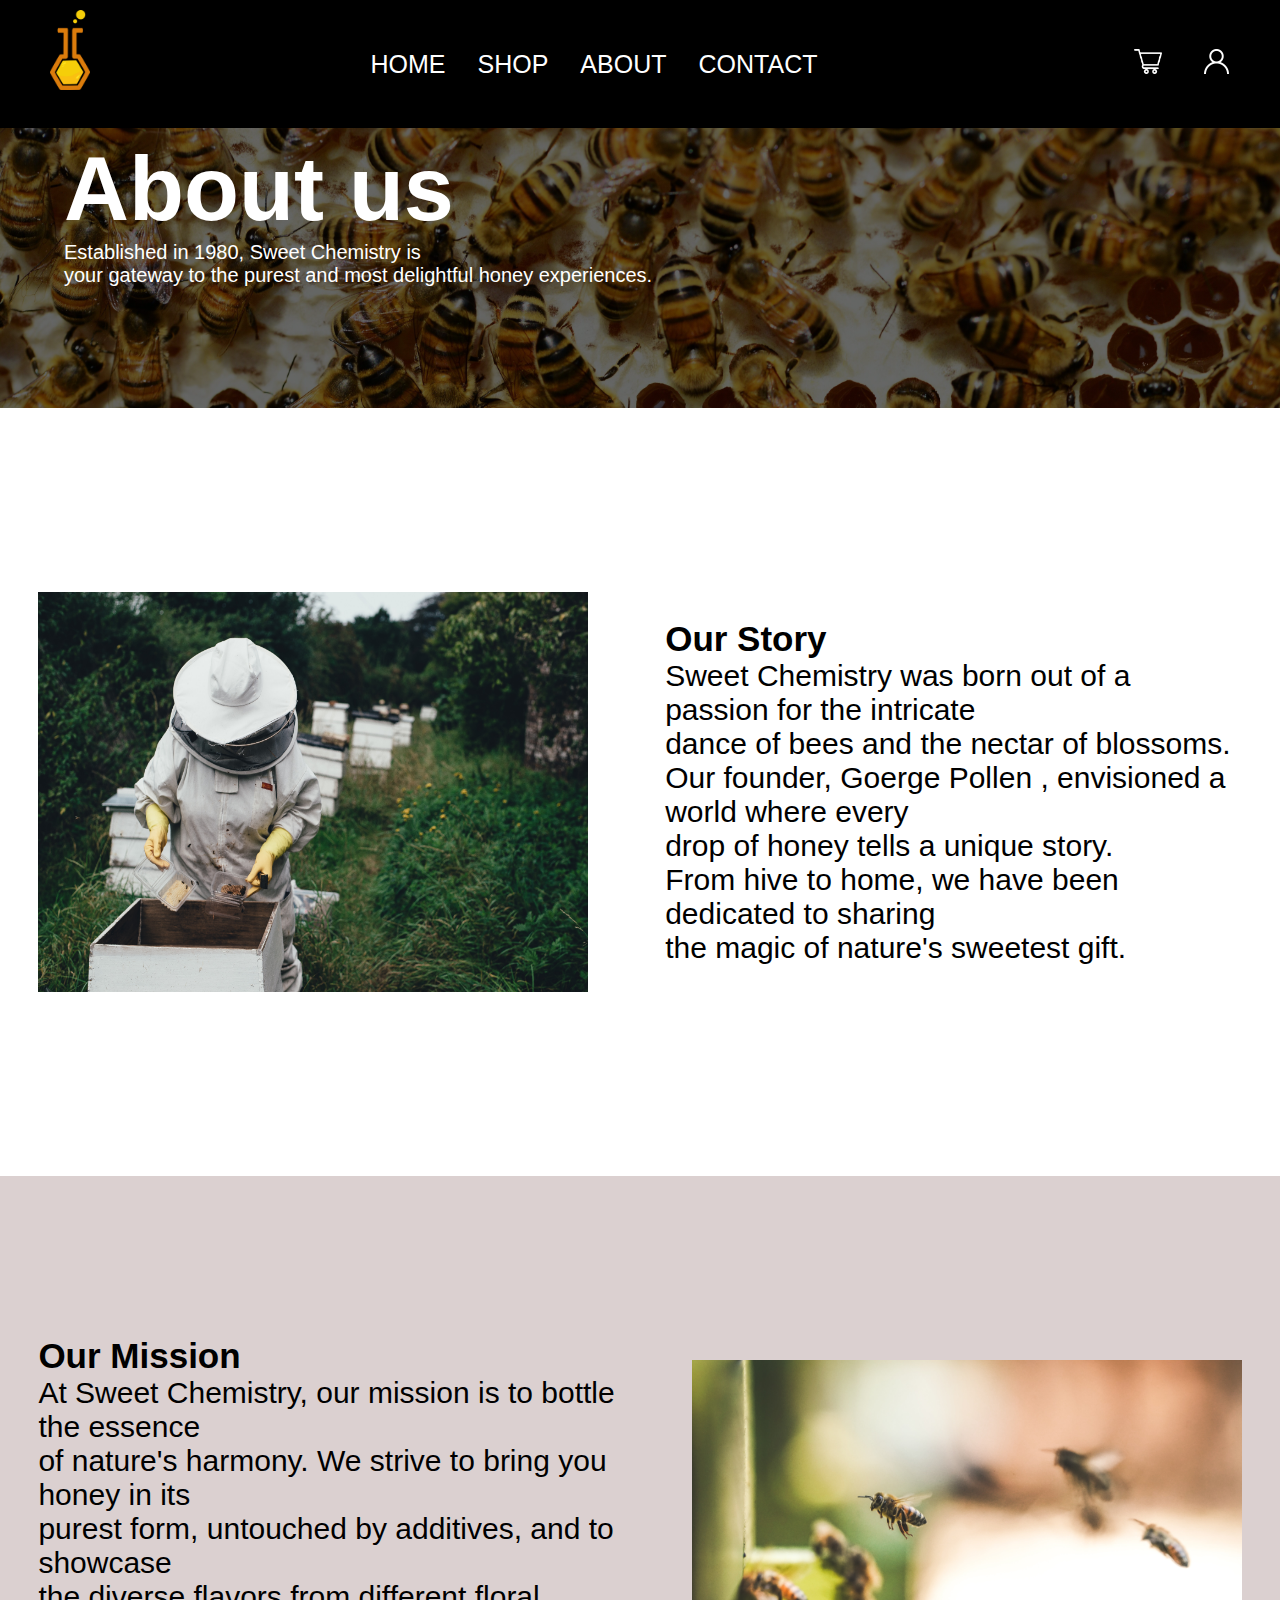
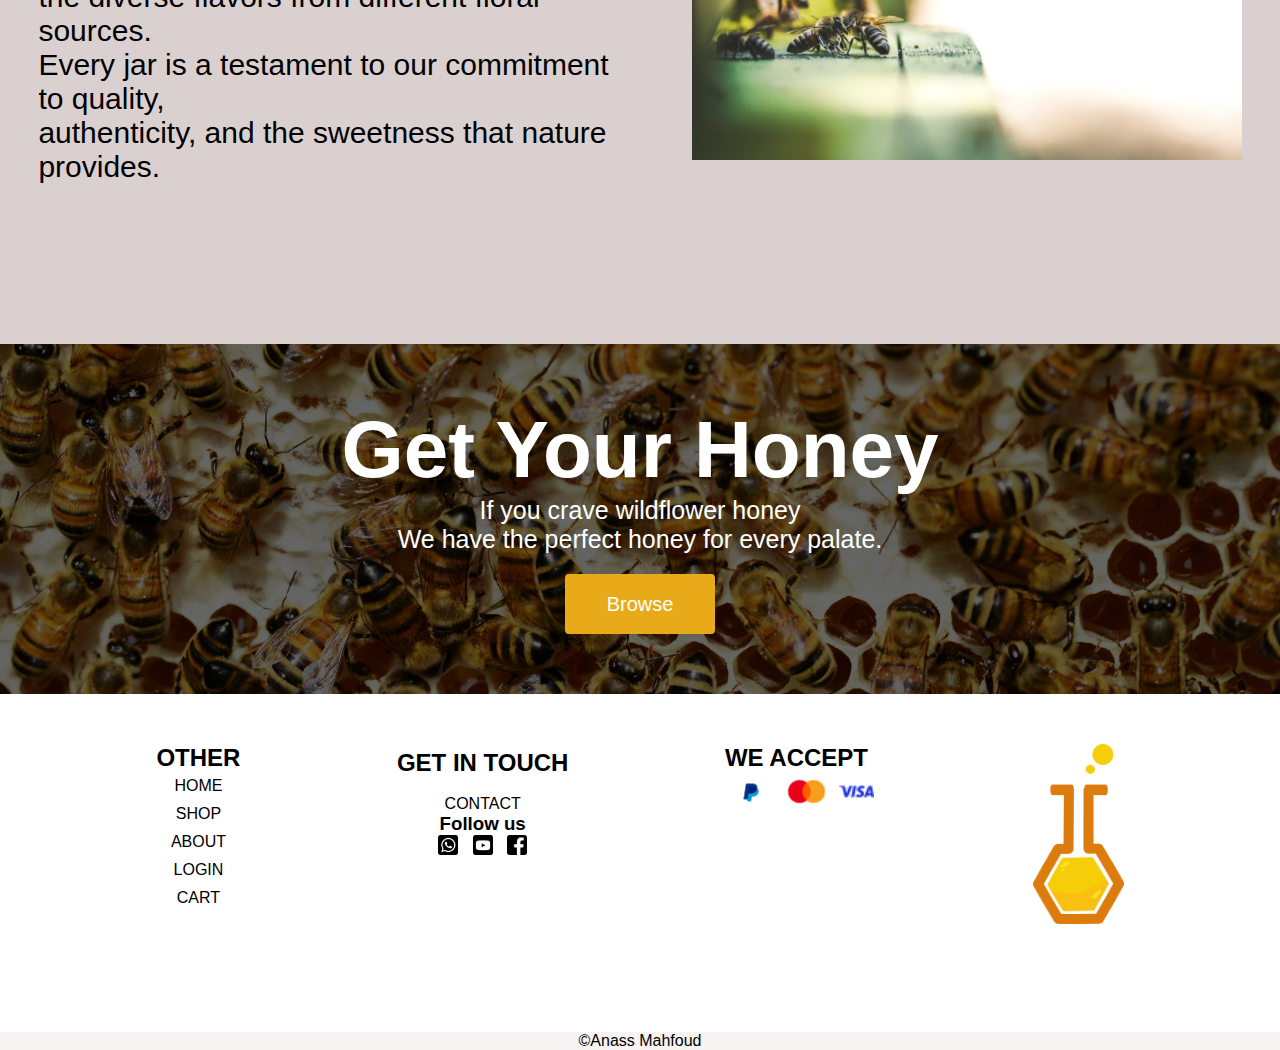
==== commit 57feda33: "Product image optimisation" ====
--- a/About.html
+++ b/About.html
@@ -6,6 +6,7 @@
     <title>About</title>
     <link rel="stylesheet" href="style/style.css">
     <link rel="shortcut icon" href="img//rect868.png" type="image/x-icon">
+    <link rel="preload" href="img/pexels-pixabay-53444.jpg" as="image">
 </head>
 <body>
      <nav class="navbar-container">
--- a/style/style.css
+++ b/style/style.css
@@ -320,6 +320,7 @@
 }
 
 .more-home-button button:hover{
+    cursor: pointer;
     background-color: rgb(188, 137, 20) ;
     border: 2px solid rgb(188, 137, 20) ;
 }
@@ -687,7 +688,7 @@
     position:relative;
     bottom: 40px ;
     
-    z-index: 2;
+    z-index: 1;
 }
 
 #img-log{
